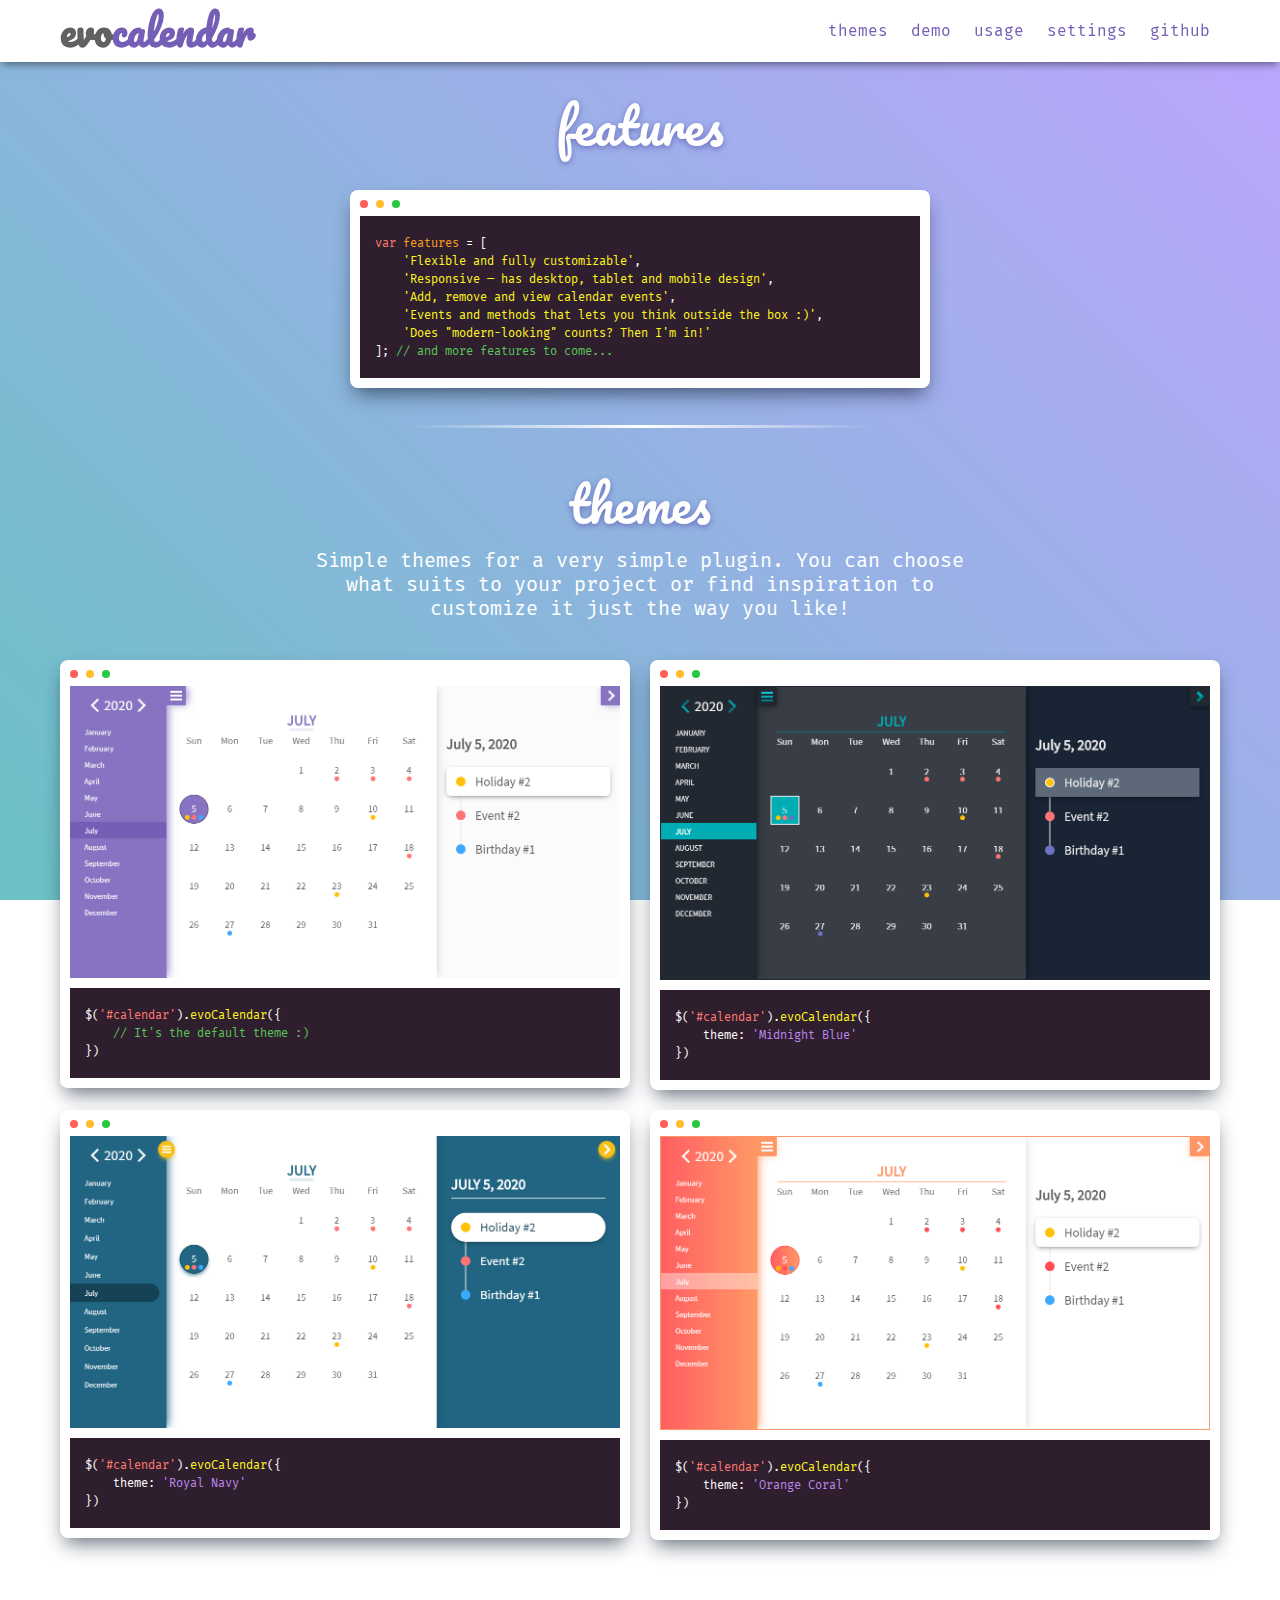
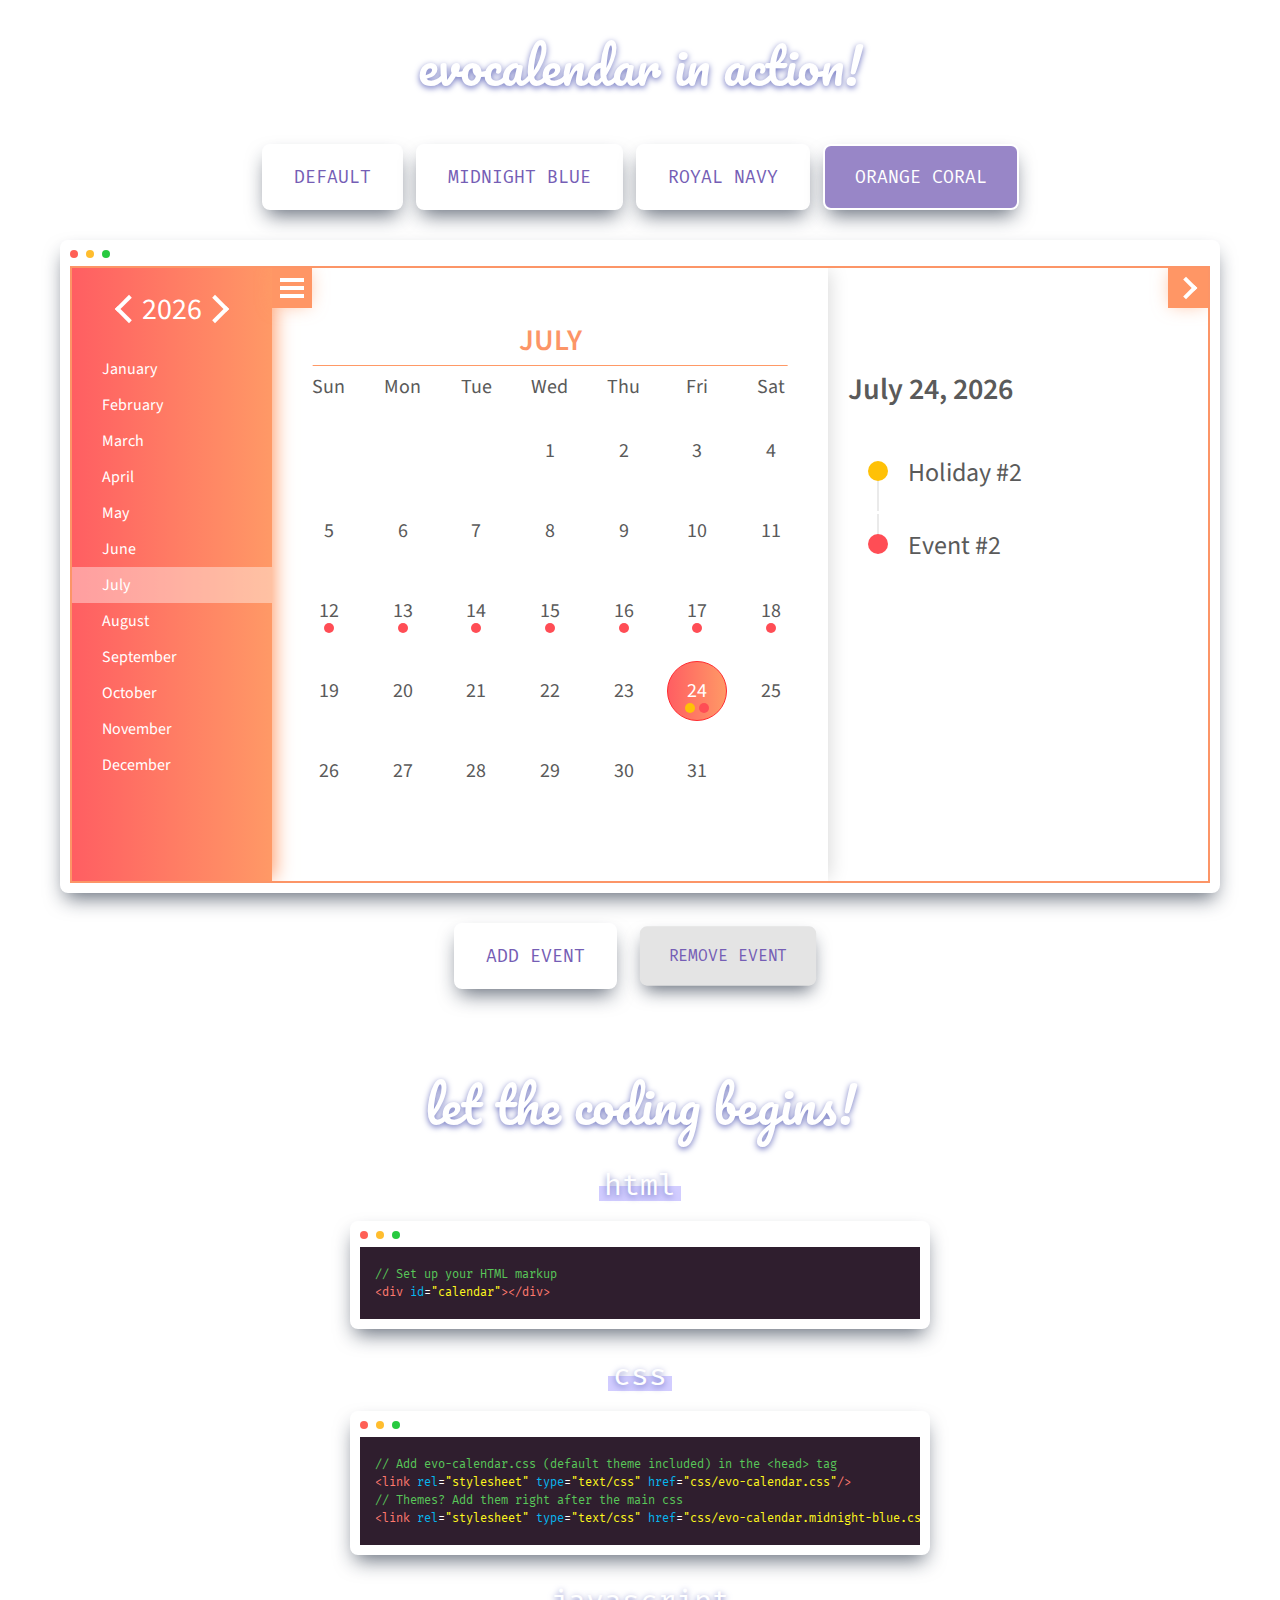
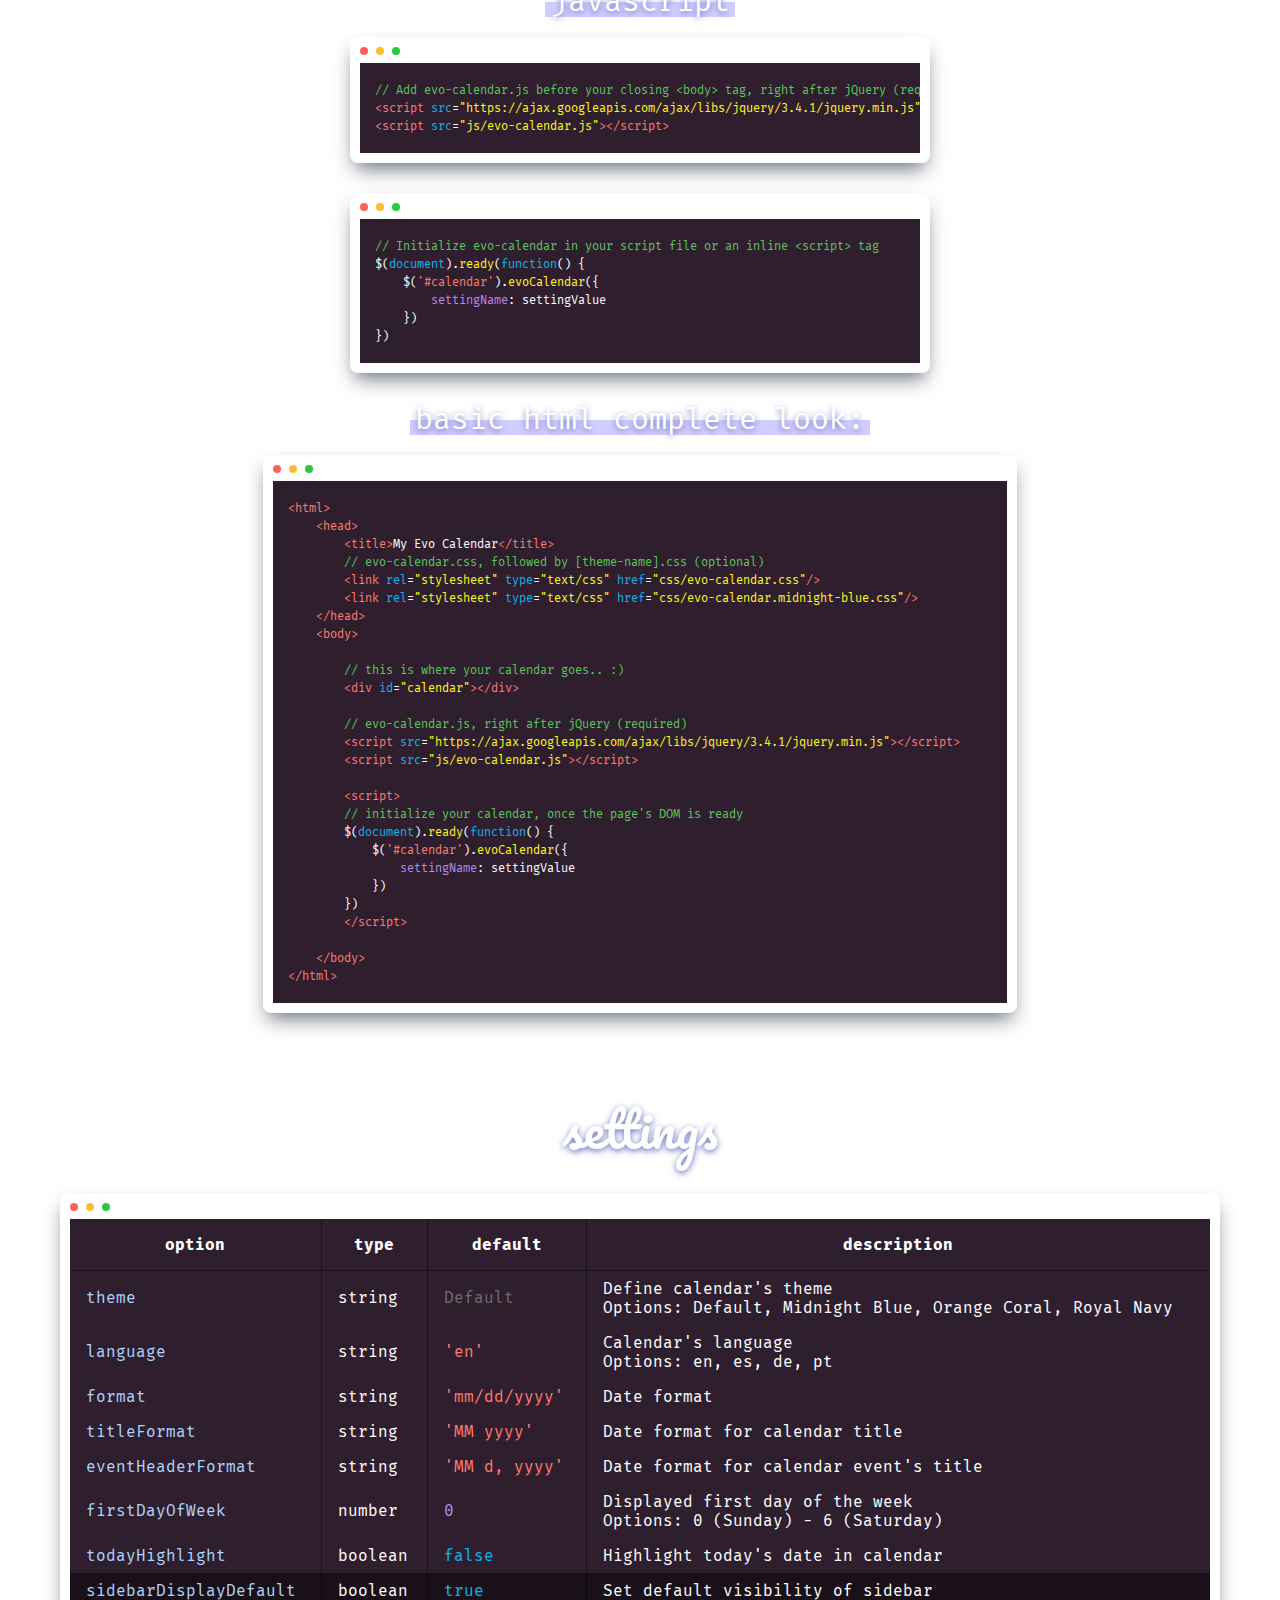
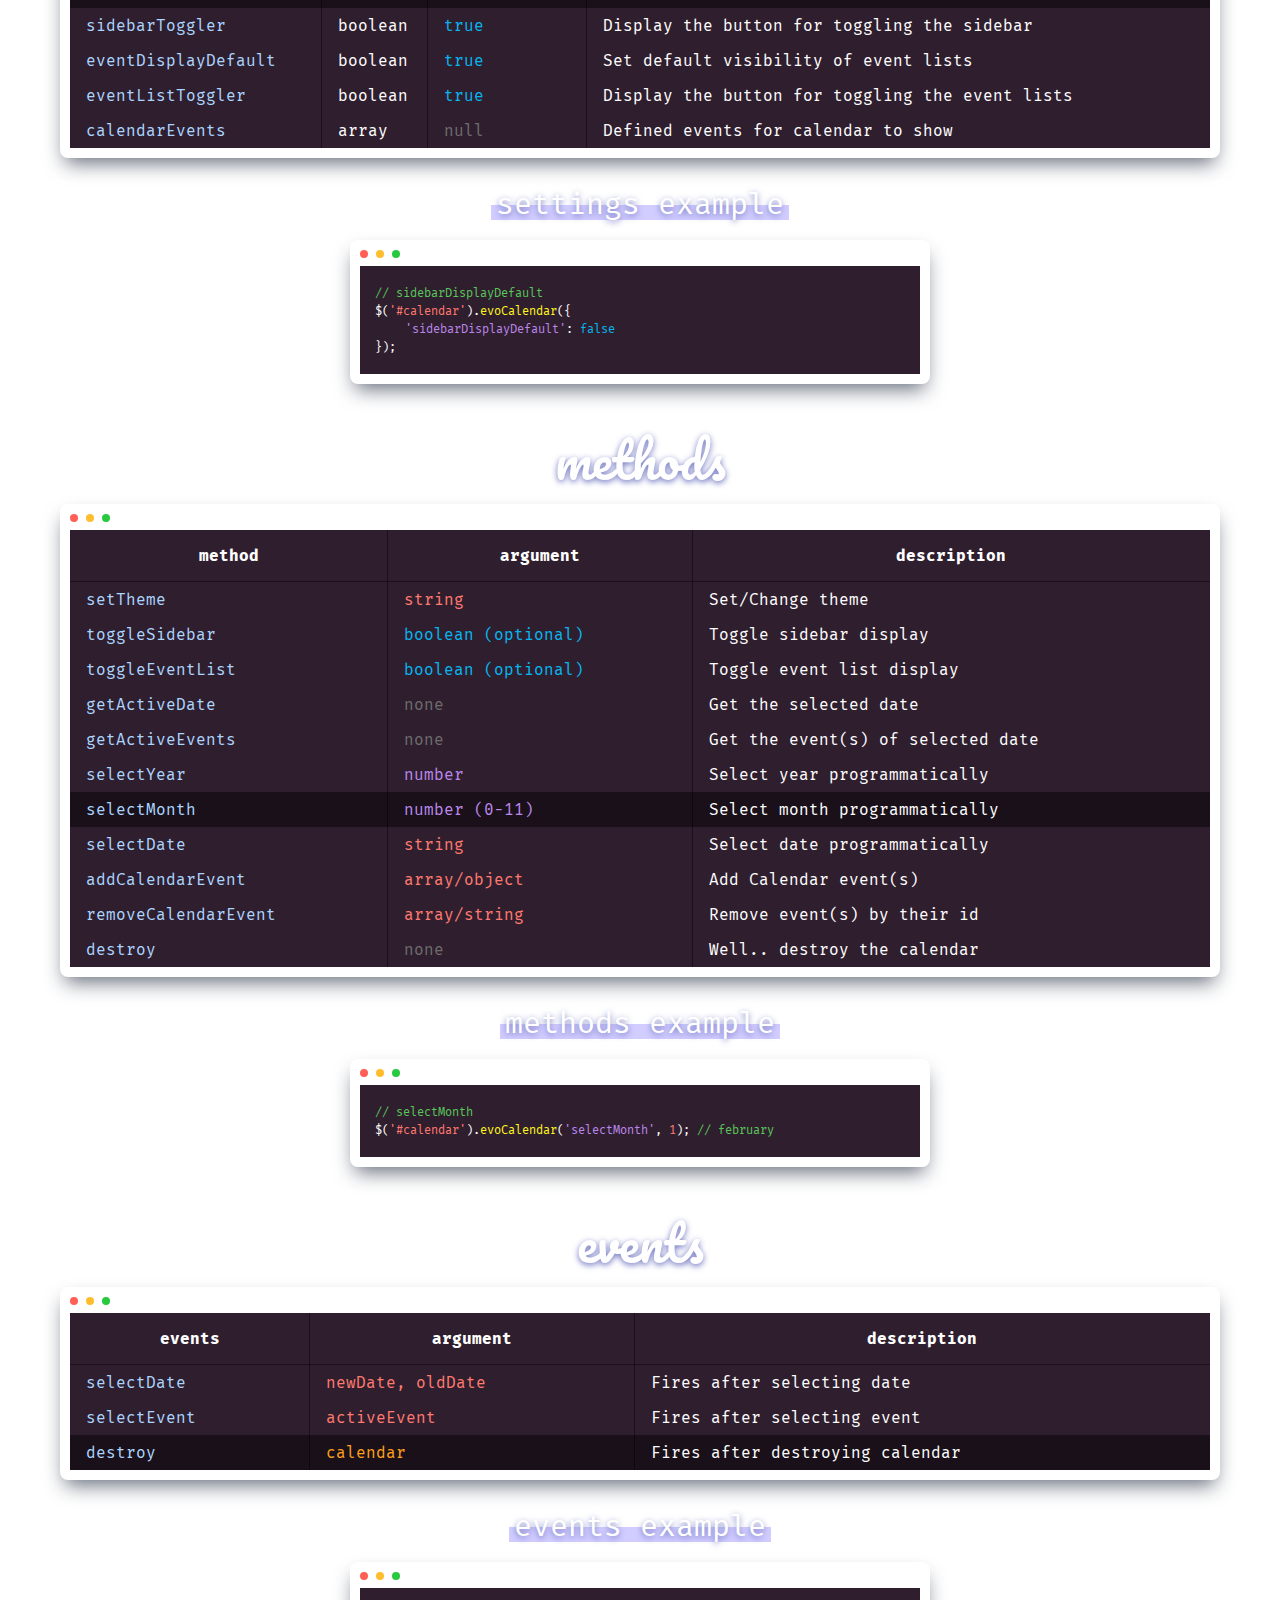
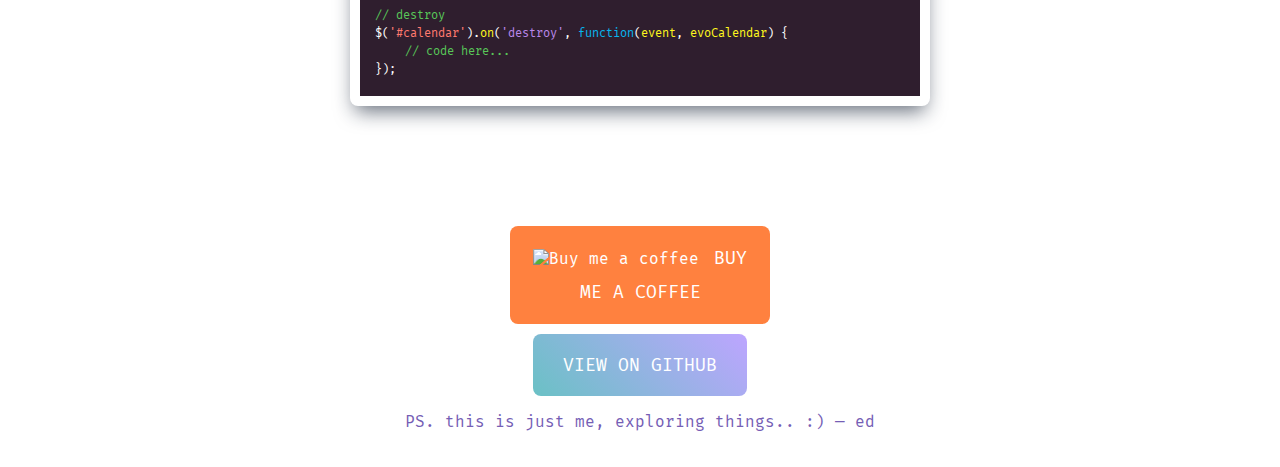
==== workspace/evo-calendar-master/index.html @ 008f5bc5 "Add files via upload" ====
<!DOCTYPE html>
<html lang="en">
<head>
    <title>Evo Calendar</title>

    <meta charset="utf-8">
    <meta name="description" content="Simple Modern-looking Event Calendar Plugin">
    <meta name="keywords" content="jQuery, Plugin, Event, Calendar, EvoCalendar">
    <meta name="author" content="Edlyn Villegas">
    <meta name="viewport" content="width=device-width, initial-scale=1.0, maximum-scale=1.0, user-scalable=no">

    <link rel="icon" href="favicon.png">

    <!-- CSS -->
    <link rel="stylesheet" type="text/css" href="./evo-calendar/css/evo-calendar.min.css">
    <link rel="stylesheet" type="text/css" href="./evo-calendar/css/evo-calendar.orange-coral.min.css">
    <link rel="stylesheet" type="text/css" href="./evo-calendar/css/evo-calendar.midnight-blue.min.css">
    <link rel="stylesheet" type="text/css" href="./evo-calendar/css/evo-calendar.royal-navy.min.css">

    <link rel="stylesheet" type="text/css" href="./demo/demo.css">
    <!-- Fonts -->
    <link href="https://fonts.googleapis.com/css?family=Source+Sans+Pro&display=swap" rel="stylesheet">
    <link href="https://fonts.googleapis.com/css2?family=Pacifico&display=swap" rel="stylesheet">
    <link href="https://fonts.googleapis.com/css2?family=Fira+Mono&display=swap" rel="stylesheet">
</head>
<body>
    <header>
        <div class="header-container clearfix">
            <h1 class="title" data-go="#top" title="Oh, hi! :)"><span>evo</span>calendar</h1>
            <ul>
                <li data-go="#themes">
                    <a>Themes</a>
                </li>
                <li data-go="#demos">
                    <a>Demo</a>
                </li>
                <li data-go="#usage">
                    <a>Usage</a>
                </li>
                <li data-go="#settings">
                    <a>Settings</a>
                </li>
                <li>
                    <a href="https://github.com/edlynvillegas/evo-calendar" target="_blank" title="get it on github">Github</a>
                </li>
            </ul>
        </div>
    </header>
    <main>
        <div class="main-container">
            <section id="features">
                <div class="section-content">
                    <p class="section-title --lng">features</p>
                    <div class="console-log --sm">
                        <div class="log-content">
<pre><code>
<span class="red">var</span> <span class="orange">features</span> = [
    <span class="yellow">'Flexible and fully customizable'</span>,
    <span class="yellow">'Responsive — has desktop, tablet and mobile design'</span>,
    <span class="yellow">'Add, remove and view calendar events'</span>,
    <span class="yellow">'Events and methods that lets you think outside the box :)'</span>,
    <span class="yellow">'Does "modern-looking" counts? Then I'm in!'</span>
]; <span class="green">// and more features to come...</span>

</code></pre>
                        </div>
                    </div>
                </div>
            </section>

            <section id="themes">
                <div class="section-content">
                    <p class="section-title --shrt">themes</p>
                    <p class="section-desc">Simple themes for a very simple plugin. You can choose what suits to your project or find inspiration to customize it just the way you like!</p>
                    <div class="theme-container clearfix">
                        <div class="theme-content">
                            <div class="console-log">
                                <div class="log-content">
                                    <img src="./img/default.png" alt="Evo Calendar - Theme: Default">
<pre><code>
$(<span class="red">'#calendar'</span>).<span class="yellow">evoCalendar</span>({
    <span class="green">// It's the default theme :)</span>
})

</code></pre>
                                    </div>
                                </div>
                            </div>

                            <div class="theme-content">
                                <div class="console-log">
                                    <div class="log-content">
                                        <img src="./img/midnight_blue.png" alt="Evo Calendar - Theme: Midnight Blue">
<pre><code>
$(<span class="red">'#calendar'</span>).<span class="yellow">evoCalendar</span>({
    theme: <span class="violet">'Midnight Blue'</span>
})

</code></pre>
                                    </div>
                                </div>
                            </div>

                            <div class="theme-content">
                                <div class="console-log">
                                    <div class="log-content">
                                        <img src="./img/royal_navy.png" alt="Evo Calendar - Theme: Royal Navy">
<pre><code>
$(<span class="red">'#calendar'</span>).<span class="yellow">evoCalendar</span>({
    theme: <span class="violet">'Royal Navy'</span>
})

</code></pre>
                                    </div>
                                </div>
                            </div>

                            <div class="theme-content">
                                <div class="console-log">
                                    <div class="log-content">
                                        <img src="./img/orange_coral.png" alt="Evo Calendar - Theme: Orange Coral">
<pre><code>
$(<span class="red">'#calendar'</span>).<span class="yellow">evoCalendar</span>({
    theme: <span class="violet">'Orange Coral'</span>
})

</code></pre>
                                    </div>
                                </div>
                            </div>
                    </div>
                </div>
            </section>
            <section id="demos">
                <div class="section-content">
                    <p class="section-title --shrt">evocalendar in action!</p>
                    <div class="action-buttons">
                        <p class="section-desc">Experience evocalendar in every theme</p>
                        <button class="btn-action active" data-set-theme="Default">DEFAULT</button>
                        <button class="btn-action" data-set-theme="Midnight Blue">MIDNIGHT BLUE</button>
                        <button class="btn-action" data-set-theme="Royal Navy">ROYAL NAVY</button>
                        <button class="btn-action" data-set-theme="Orange Coral">ORANGE CORAL</button>
                    </div>
                    <div class="console-log">
                        <div class="log-content">
                            <div class="--noshadow" id="demoEvoCalendar"></div>
                        </div>
                    </div>
                    <div class="action-buttons">
                        <button class="btn-action" id="addBtn">ADD EVENT</button>
                        <button class="btn-action" id="removeBtn" disabled>REMOVE EVENT</button>
                    </div>
                </div>
            </section>

            <section id="usage">
                <div class="section-content">
                    <p class="section-title --lng">let the coding begins!</p>
                    <div class="section-caption"><p>html</p></div>
                    <div class="console-log --sm">
                        <div class="log-content">
<pre><code>
<span class="green">// Set up your HTML markup</span>
<span class="red">&lt;div <span class="blue">id</span><span class="white">=</span><span class="yellow">"calendar"</span>&gt;&lt;/div&gt;</span>

</code></pre>
                        </div>
                    </div>
                    <div class="section-caption"><p>css</p></div>
                    <div class="console-log --sm">
                        <div class="log-content">
<pre><code>
<span class="green">// Add evo-calendar.css (default theme included) in the &lt;head&gt; tag</span>
<span class="red">&lt;link <span class="blue">rel</span><span class="white">=</span><span class="yellow">"stylesheet"</span> <span class="blue">type</span><span class="white">=</span><span class="yellow">"text/css"</span> <span class="blue">href</span><span class="white">=</span><span class="yellow">"css/evo-calendar.css"</span>/&gt;</span>
<span class="green">// Themes? Add them right after the main css</span>
<span class="red">&lt;link <span class="blue">rel</span><span class="white">=</span><span class="yellow">"stylesheet"</span> <span class="blue">type</span><span class="white">=</span><span class="yellow">"text/css"</span> <span class="blue">href</span><span class="white">=</span><span class="yellow">"css/evo-calendar.midnight-blue.css"</span>/&gt;</span>

</code></pre>
                        </div>
                    </div>
                    <div class="section-caption"><p>javascript</p></div>
                    <div class="console-log --sm">
                        <div class="log-content">
<pre><code>
<span class="green">// Add evo-calendar.js before your closing &lt;body&gt; tag, right after jQuery (required)</span>
<span class="red">&lt;script <span class="blue">src</span><span class="white">=</span><span class="yellow">"https://ajax.googleapis.com/ajax/libs/jquery/3.4.1/jquery.min.js"</span>&gt;&lt;/script&gt;</span>
<span class="red">&lt;script <span class="blue">src</span><span class="white">=</span><span class="yellow">"js/evo-calendar.js"</span>&gt;&lt;/script&gt;</span>

</code></pre>
                        </div>
                    </div>
                    <div class="console-log --sm">
                        <div class="log-content">
<pre><code>
<span class="green">// Initialize evo-calendar in your script file or an inline &lt;script&gt; tag</span>
$(<span class="blue">document</span>).<span class="yellow">ready</span>(<span class="blue">function</span>() {
    $(<span class="red">'#calendar'</span>).<span class="yellow">evoCalendar</span>({
        <span class="violet">settingName</span>: settingValue
    })
})

</code></pre>
                        </div>
                    </div>
                    <div class="section-caption"><p>basic html complete look:</p></div>
                    <div class="console-log --md">
                        <div class="log-content">
<pre><code>
<span class="red">&lt;html&gt;</span>
    <span class="red">&lt;head&gt;</span>
        <span class="red">&lt;title&gt;<span class="white">My Evo Calendar</span>&lt;/title&gt;</span>
        <span class="green">// evo-calendar.css, followed by [theme-name].css (optional)</span>
        <span class="red">&lt;link <span class="blue">rel</span><span class="white">=</span><span class="yellow">"stylesheet"</span> <span class="blue">type</span><span class="white">=</span><span class="yellow">"text/css"</span> <span class="blue">href</span><span class="white">=</span><span class="yellow">"css/evo-calendar.css"</span>/&gt;</span>
        <span class="red">&lt;link <span class="blue">rel</span><span class="white">=</span><span class="yellow">"stylesheet"</span> <span class="blue">type</span><span class="white">=</span><span class="yellow">"text/css"</span> <span class="blue">href</span><span class="white">=</span><span class="yellow">"css/evo-calendar.midnight-blue.css"</span>/&gt;</span>
    <span class="red">&lt;/head&gt;</span>
    <span class="red">&lt;body&gt;</span>

        <span class="green">// this is where your calendar goes.. :)</span>
        <span class="red">&lt;div <span class="blue">id</span><span class="white">=</span><span class="yellow">"calendar"</span>&gt;&lt;/div&gt;</span>

        <span class="green">// evo-calendar.js, right after jQuery (required)</span>
        <span class="red">&lt;script <span class="blue">src</span><span class="white">=</span><span class="yellow">"https://ajax.googleapis.com/ajax/libs/jquery/3.4.1/jquery.min.js"</span>&gt;&lt;/script&gt;</span>
        <span class="red">&lt;script <span class="blue">src</span><span class="white">=</span><span class="yellow">"js/evo-calendar.js"</span>&gt;&lt;/script&gt;</span>

        <span class="red">&lt;script&gt;</span>
        <span class="green">// initialize your calendar, once the page's DOM is ready</span>
        $(<span class="blue">document</span>).<span class="yellow">ready</span>(<span class="blue">function</span>() {
            $(<span class="red">'#calendar'</span>).<span class="yellow">evoCalendar</span>({
                <span class="violet">settingName</span>: settingValue
            })
        })
        <span class="red">&lt;/script&gt;</span>

    <span class="red">&lt;/body&gt;</span>
<span class="red">&lt;/html&gt;</span>

</code></pre>
                        </div>
                    </div>
                </div>
            </section>
            <!-- settings -->
            <section id="settings">
                <div class="section-content">
                    <p class="section-title --lng">settings</p>
                    <div class="console-log">
                        <div class="log-content">
                            <table>
                                <tr>
                                    <th>option</th>
                                    <th>type</th>
                                    <th>default</th>
                                    <th>description</th>
                                </tr>
                                <tr data-settings="theme">
                                    <td>theme</td>
                                    <td>string</td>
                                    <td class="gray">Default</td>
                                    <td>Define calendar's theme <br> Options: Default, Midnight Blue, Orange Coral, Royal Navy</td>
                                </tr>
                                <tr data-settings="language">
                                    <td>language</td>
                                    <td>string</td>
                                    <td class="red">'en'</td>
                                    <td>Calendar's language <br> Options: en, es, de, pt</td>
                                </tr>
                                <tr data-settings="format">
                                    <td>format</td>
                                    <td>string</td>
                                    <td class="red">'mm/dd/yyyy'</td>
                                    <td>Date format</td>
                                </tr>
                                <tr data-settings="titleFormat">
                                    <td>titleFormat</td>
                                    <td>string</td>
                                    <td class="red">'MM yyyy'</td>
                                    <td>Date format for calendar title</td>
                                </tr>
                                <tr data-settings="eventHeaderFormat">
                                    <td>eventHeaderFormat</td>
                                    <td>string</td>
                                    <td class="red">'MM d, yyyy'</td>
                                    <td>Date format for calendar event's title</td>
                                </tr>
                                <tr data-settings="firstDayOfWeek">
                                    <td>firstDayOfWeek</td>
                                    <td>number</td>
                                    <td class="violet">0</td>
                                    <td>Displayed first day of the week <br>Options: 0 (Sunday) - 6 (Saturday)</td>
                                </tr>
                                <tr data-settings="todayHighlight">
                                    <td>todayHighlight</td>
                                    <td>boolean</td>
                                    <td class="blue">false</td>
                                    <td>Highlight today's date in calendar</td>
                                </tr>
                                <tr data-settings="sidebarDisplayDefault">
                                    <td>sidebarDisplayDefault</td>
                                    <td>boolean</td>
                                    <td class="blue">true</td>
                                    <td>Set default visibility of sidebar</td>
                                </tr>
                                <tr data-settings="sidebarToggler">
                                    <td>sidebarToggler</td>
                                    <td>boolean</td>
                                    <td class="blue">true</td>
                                    <td>Display the button for toggling the sidebar</td>
                                </tr>
                                <tr data-settings="eventDisplayDefault">
                                    <td>eventDisplayDefault</td>
                                    <td>boolean</td>
                                    <td class="blue">true</td>
                                    <td>Set default visibility of event lists</td>
                                </tr>
                                <tr data-settings="eventListToggler">
                                    <td>eventListToggler</td>
                                    <td>boolean</td>
                                    <td class="blue">true</td>
                                    <td>Display the button for toggling the event lists</td>
                                </tr>
                                <tr data-settings="calendarEvents">
                                    <td>calendarEvents</td>
                                    <td>array</td>
                                    <td class="gray">null</td>
                                    <td>Defined events for calendar to show</td>
                                </tr>
                            </table>
                        </div>
                    </div>
                    <div class="section-caption"><p>settings example</p></div>
                    <div class="console-log --sm">
                        <div class="log-content">
<pre><code id="event-settings">
<span class="green">// calendarEvents</span>
$(<span class="red">'#calendar'</span>).<span class="yellow">evoCalendar</span>({
    todayHighlight: <span class="blue">true</span>,
    calendarEvents: [
        {
            <span class="red">id</span>: <span class="red">"4hducye"</span>, <span class="green">// Event's id (required, for removing event)</span>
            <span class="red">name</span>: <span class="red">"Today's Event"</span>, <span class="green">// Name of event</span>
            <span class="red">date</span>: <span class="blue">new</span> <span class="yellow">Date</span>(), <span class="green">// Date of event</span>
            <span class="red">type</span>: <span class="red">"holiday"</span>, <span class="green">// Type of event (event|holiday|birthday)</span>
            <span class="red">everyYear</span>: <span class="blue">true</span> <span class="green">// Event is every year (optional)</span>
        }
    ]
})

</code></pre>
                        </div>
                    </div>
                </div>
                <div class="section-content">
                    <p class="section-title --shrt">methods</p>
                    <div class="console-log">
                        <div class="log-content">
                            <table>
                                <tr>
                                    <th>method</th>
                                    <th>argument</th>
                                    <th>description</th>
                                </tr>
                                <tr data-method="setTheme">
                                    <td>setTheme</td>
                                    <td class="red">string</td>
                                    <td>Set/Change theme</td>
                                </tr>
                                <tr data-method="toggleSidebar">
                                    <td>toggleSidebar</td>
                                    <td class="blue">boolean (optional)</td>
                                    <td>Toggle sidebar display</td>
                                </tr>
                                <tr data-method="toggleEventList">
                                    <td>toggleEventList</td>
                                    <td class="blue">boolean (optional)</td>
                                    <td>Toggle event list display</td>
                                </tr>
                                <tr data-method="getActiveDate">
                                    <td>getActiveDate</td>
                                    <td class="gray">none</td>
                                    <td>Get the selected date</td>
                                </tr>
                                <tr data-method="getActiveEvents">
                                    <td>getActiveEvents</td>
                                    <td class="gray">none</td>
                                    <td>Get the event(s) of selected date</td>
                                </tr>
                                <tr data-method="selectYear">
                                    <td>selectYear</td>
                                    <td class="violet">number</td>
                                    <td>Select year programmatically</td>
                                </tr>
                                <tr data-method="selectMonth">
                                    <td>selectMonth</td>
                                    <td class="violet">number (0-11)</td>
                                    <td>Select month programmatically</td>
                                </tr>
                                <tr data-method="selectDate">
                                    <td>selectDate</td>
                                    <td class="red">string</td>
                                    <td>Select date programmatically</td>
                                </tr>
                                <tr data-method="addCalendarEvent">
                                    <td>addCalendarEvent</td>
                                    <td class="red">array/object</td>
                                    <td>Add Calendar event(s)</td>
                                </tr>
                                <tr data-method="removeCalendarEvent">
                                    <td>removeCalendarEvent</td>
                                    <td class="red">array/string</td>
                                    <td>Remove event(s) by their id</td>
                                </tr>
                                <tr data-method="destroy">
                                    <td>destroy</td>
                                    <td class="gray">none</td>
                                    <td>Well.. destroy the calendar</td>
                                </tr>
                            </table>
                        </div>
                    </div>
                    <div class="section-caption"><p>methods example</p></div>
                    <div class="console-log --sm">
                        <div class="log-content">
<pre><code id="method-code">
<span class="green">// loading...</span>

</code></pre>
                        </div>
                    </div>
                </div>
                <div class="section-content">
                    <p class="section-title --shrt">events</p>
                    <div class="console-log">
                        <div class="log-content">
                            <table>
                                <tr>
                                    <th>events</th>
                                    <th>argument</th>
                                    <th>description</th>
                                </tr>
                                <tr data-event="selectDate">
                                    <td>selectDate</td>
                                    <td class="red">newDate, oldDate</td>
                                    <td>Fires after selecting date</td>
                                </tr>
                                <tr data-event="selectEvent">
                                    <td>selectEvent</td>
                                    <td class="red">activeEvent</td>
                                    <td>Fires after selecting event</td>
                                </tr>
                                <tr data-event="destroy">
                                    <td>destroy</td>
                                    <td class="orange">calendar</td>
                                    <td>Fires after destroying calendar</td>
                                </tr>
                            </table>
                        </div>
                    </div>
                    <div class="section-caption"><p>events example</p></div>
                    <div class="console-log --sm">
                        <div class="log-content">
<pre><code id="event-code">
<span class="green">// loading...</span>

</code></pre>
                        </div>
                    </div>
                </div>
            </section>
        </div>
    </main>
    <footer>
        <div class="footer-container">
            <a class="bmc-button" target="_blank" href="https://www.buymeacoffee.com/edlynvillegas">
                <img src="https://cdn.buymeacoffee.com/buttons/bmc-new-btn-logo.svg" alt="Buy me a coffee">
                <span>Buy me a coffee</span>
            </a>
            <a href="https://github.com/edlynvillegas/evo-calendar" target="_blank" title="view on github">
                <button class="btn-action">VIEW ON GITHUB</button>
            </a>
            <p class="message">PS. this is just me, exploring things.. :) &mdash; ed</p>
        </div>
    </footer>

    <!-- jQuery -->
    <script src="https://cdn.jsdelivr.net/npm/jquery@3.4.1/dist/jquery.min.js"></script>
    <script src="./evo-calendar/js/evo-calendar.min.js"></script>
    <script src="./demo/demo.js"></script>
</body>
</html>
---- workspace/evo-calendar-master/evo-calendar/css/evo-calendar.min.css ----
/*!
 * Evo Calendar - Simple and Modern-looking Event Calendar Plugin
 *
 * Licensed under the MIT License
 *
 * Version: 1.0.0
 * Author: Edlyn Villegas
 * Docs: https://edlynvillegas.github.com/evo-calendar
 * Repo: https://github.com/edlynvillegas/evo-calendar
 * Issues: https://github.com/edlynvillegas/evo-calendar/issues
 *
*/
*,::after,::before{-webkit-box-sizing:border-box;box-sizing:border-box}html,body{padding:0;margin:0}body{font-family:'Source Sans Pro'}input:focus,textarea:focus,button:focus{outline:none}.evo-calendar{position:relative;background-color:#fbfbfb;color:#5a5a5a;width:100%;-webkit-box-shadow:0 10px 50px -20px #8773c1;box-shadow:0 10px 50px -20px #8773c1;margin:0 auto;overflow:hidden;z-index:1}.calendar-sidebar{position:absolute;margin-top:0;width:200px;height:100%;float:left;background-color:#8773c1;color:#fff;z-index:1;-webkit-box-shadow:5px 0 18px -3px #8773c1;box-shadow:5px 0 18px -3px #8773c1;-webkit-transition:all .3s ease;-o-transition:all .3s ease;transition:all .3s ease;-webkit-transform:translateX(0);-ms-transform:translateX(0);transform:translateX(0);z-index:2}.sidebar-hide .calendar-sidebar{-webkit-transform:translateX(-100%);-ms-transform:translateX(-100%);transform:translateX(-100%);-webkit-box-shadow:none;box-shadow:none}.calendar-sidebar>span#sidebarToggler{position:absolute;width:40px;height:40px;top:0;right:0;-webkit-transform:translate(100%,0);-ms-transform:translate(100%,0);transform:translate(100%,0);background-color:#8773c1;padding:10px 8px;cursor:pointer;-webkit-box-shadow:5px 0 18px -3px #8773c1;box-shadow:5px 0 18px -3px #8773c1}.calendar-sidebar>.calendar-year{padding:20px;text-align:center}.calendar-sidebar>.calendar-year>p{margin:0;font-size:30px;display:inline-block}.calendar-sidebar>.calendar-year>button.icon-button{display:inline-block;width:20px;height:20px;overflow:visible}.calendar-sidebar>.calendar-year>button.icon-button>span{border-right:4px solid #fff;border-bottom:4px solid #fff;width:100%;height:100%}.calendar-sidebar>.calendar-year>img[year-val="prev"]{float:left}.calendar-sidebar>.calendar-year>img[year-val="next"]{float:right}.calendar-sidebar>.month-list::-webkit-scrollbar{width:5px;height:5px}.calendar-sidebar>.month-list::-webkit-scrollbar-track{background:transparent}.calendar-sidebar>.month-list::-webkit-scrollbar-thumb{background:#fff;border-radius:5px}.calendar-sidebar>.month-list::-webkit-scrollbar-thumb:hover{background:#d6c8ff}.calendar-sidebar>.month-list>.calendar-months{list-style-type:none;margin:0;padding:0}.calendar-sidebar>.month-list>.calendar-months>li{padding:7px 30px;cursor:pointer;font-size:16px}.calendar-sidebar>.month-list>.calendar-months>li:hover{background-color:#a692e0}.calendar-sidebar>.month-list>.calendar-months>li.active-month{background-color:#755eb5}.calendar-inner{position:relative;padding:40px 30px;float:left;width:100%;max-width:calc(100% - 600px);margin-left:200px;background-color:#fff;-webkit-box-shadow:5px 0 18px -3px rgba(0,0,0,.15);box-shadow:5px 0 18px -3px rgba(0,0,0,.15);-webkit-transition:all .3s ease;-o-transition:all .3s ease;transition:all .3s ease;z-index:1}.calendar-inner::after{content:none;position:absolute;top:0;left:0;width:100%;height:100%;background-color:rgba(83,74,109,.5)}.sidebar-hide .calendar-inner{max-width:calc(100% - 400px);margin-left:0}.event-hide .calendar-inner{max-width:calc(100% - 200px)}.event-hide.sidebar-hide .calendar-inner{max-width:100%}.calendar-inner .calendar-table{border-collapse:collapse;font-size:20px;width:100%;-webkit-user-select:none;-moz-user-select:none;-ms-user-select:none;user-select:none}th[colspan="7"]{position:relative;text-align:center;text-transform:uppercase;font-weight:600;font-size:30px;color:#8773c1}th[colspan="7"]::after{content:'';position:absolute;bottom:-3px;left:50%;width:50px;height:5px;-webkit-transform:translateX(-50%);-ms-transform:translateX(-50%);transform:translateX(-50%);background-color:rgba(135,115,193,.15)}tr.calendar-header .calendar-header-day{padding:10px;text-align:center;color:#5a5a5a}tr.calendar-body .calendar-day{padding:10px 0}tr.calendar-body .calendar-day .day{position:relative;padding:15px;height:60px;width:60px;margin:0 auto;border-radius:50%;text-align:center;color:#5a5a5a;border:1px solid transparent;-webkit-transition:all .3s ease,-webkit-transform .5s ease;transition:all .3s ease,-webkit-transform .5s ease;-o-transition:all .3s ease,transform .5s ease;transition:all .3s ease,transform .5s ease;transition:all .3s ease,transform .5s ease,-webkit-transform .5s ease;cursor:pointer}tr.calendar-body .calendar-day .day:hover{background-color:#dadada}tr.calendar-body .calendar-day .day:active{-webkit-transform:scale(.9);-ms-transform:scale(.9);transform:scale(.9)}tr.calendar-body .calendar-day .day.calendar-active,tr.calendar-body .calendar-day .day.calendar-active:hover{color:#5a5a5a;border-color:rgba(0,0,0,.5)}tr.calendar-body .calendar-day .day.calendar-today{color:#fff;background-color:#8773c1}tr.calendar-body .calendar-day .day.calendar-today:hover{color:#fff;background-color:#755eb5}tr.calendar-body .calendar-day .day[disabled]{pointer-events:none;cursor:not-allowed;background-color:transparent;color:#b9b9b9}.calendar-events{position:absolute;top:0;right:0;width:400px;height:100%;padding:70px 30px 60px 30px;background-color:#fbfbfb;-webkit-transition:all .3s ease;-o-transition:all .3s ease;transition:all .3s ease;overflow-y:auto;z-index:0}.calendar-events::-webkit-scrollbar{width:5px;height:5px}.calendar-events::-webkit-scrollbar-track{background:transparent}.calendar-events::-webkit-scrollbar-thumb{background:#8e899c;border-radius:5px}.calendar-events::-webkit-scrollbar-thumb:hover{background:#6c6875}.calendar-events>.event-header>p{font-size:30px;font-weight:600;color:#5a5a5a}#eventListToggler{position:absolute;width:40px;height:40px;top:0;right:0;background-color:#8773c1;padding:10px;cursor:pointer;-webkit-box-shadow:5px 0 18px -3px #8773c1;box-shadow:5px 0 18px -3px #8773c1;z-index:1}.event-list::after{content:"";clear:both;display:table}.event-list>.event-empty{padding:15px 10px;background-color:rgba(135,115,193,.15);border:1px solid #8773c1}.event-list>.event-empty>p{margin:0;color:#755eb5}.event-container{display:block;width:100%;border-radius:10px;margin-bottom:10px;-webkit-transition:all .3s ease;-o-transition:all .3s ease;transition:all .3s ease;cursor:pointer;float:left}.event-container:hover{background-color:#fff;-webkit-box-shadow:0 3px 12px -4px rgba(0,0,0,.65);box-shadow:0 3px 12px -4px rgba(0,0,0,.65)}.event-container>.event-icon{position:relative;padding:20px;width:60px;height:60px;float:left}.event-container>.event-icon::before{content:'';position:absolute;top:0;left:29px;width:2px;height:calc(100% + 10px);background-color:#eaeaea;z-index:-1}.event-container:last-child>.event-icon::before{height:calc(50% + 10px)}.event-container:first-child>.event-icon::before{top:50%;height:calc(50% + 10px)}.event-container:only-child>.event-icon::before{opacity:0}.event-container>.event-icon>img{width:30px}.event-container>.event-info{display:inline-block;padding:13px 0}.event-container>.event-info>p{margin:0;font-size:26px;color:#5a5a5a}.event-indicator{position:absolute;width:-moz-max-content;width:-webkit-fit-content;width:-moz-fit-content;width:fit-content;top:100%;left:50%;-webkit-transform:translate(-50%,calc(-100% + -5px));-ms-transform:translate(-50%,calc(-100% + -5px));transform:translate(-50%,calc(-100% + -5px))}.event-indicator>.type-bullet{float:left;padding:2px}.event-indicator>.type-bullet>div[class*="type-"]{width:10px;height:10px;border-radius:50%}.event-container>.event-icon>div.event-bullet-event,.event-container>.event-icon>div.event-bullet-holiday,.event-container>.event-icon>div.event-bullet-birthday{width:100%;height:100%;border-radius:50%}.event-container>.event-icon>div.event-bullet-event,.event-indicator>.type-bullet>div.type-event{background-color:#ff7575}.event-container>.event-icon>div.event-bullet-holiday,.event-indicator>.type-bullet>div.type-holiday{background-color:#ffc107}.event-container>.event-icon>div.event-bullet-birthday,.event-indicator>.type-bullet>div.type-birthday{background-color:#3ca8ff}button.icon-button{border:none;background-color:transparent;width:100%;height:100%;padding:0;cursor:pointer}button.icon-button>span.bars{position:relative;width:100%;height:4px;display:block;background-color:#fff}button.icon-button>span.bars::before,button.icon-button>span.bars::after{content:'';position:absolute;width:100%;height:4px;display:block;background-color:#fff}button.icon-button>span.bars::before{top:-8px}button.icon-button>span.bars::after{bottom:-8px}button.icon-button>span.chevron-arrow-left{display:inline-block;border-right:6px solid #fff;border-bottom:6px solid #fff;width:18px;height:18px;-webkit-transform:rotate(-225deg);-ms-transform:rotate(-225deg);transform:rotate(-225deg)}button.icon-button>span.chevron-arrow-right{display:block;border-right:4px solid #fff;border-bottom:4px solid #fff;width:16px;height:16px;-webkit-transform:rotate(-45deg);-ms-transform:rotate(-45deg);transform:rotate(-45deg)}@media only screen and (max-width:1280px){.calendar-inner{padding:50px 20px 70px 20px;max-width:calc(100% - 580px)}.sidebar-hide .calendar-inner{max-width:calc(100% - 380px)}tr.calendar-header .calendar-header-day,tr.calendar-body .calendar-day{padding:10px 5px}.calendar-events{width:380px;padding:70px 20px 60px 20px}}@media screen and (max-width:1024px){.calendar-sidebar{width:175px}.calendar-inner{padding:50px 10px 70px 10px;max-width:calc(100% - 475px);margin-left:175px}.sidebar-hide .calendar-inner{max-width:calc(100% - 300px)}.event-hide .calendar-inner{max-width:calc(100% - 175px)}.calendar-events{width:300px;padding:70px 10px 60px 10px}tr.calendar-body .calendar-day .day{padding:10px;height:45px;width:45px;font-size:16px}.event-indicator>.type-bullet>div[class*="type-"]{width:8px;height:8px;border-radius:50%}.calendar-sidebar>span#sidebarToggler,#eventListToggler{width:50px;height:50px}#eventListToggler,.event-hide #eventListToggler{right:0;-webkit-transform:translateX(0);-ms-transform:translateX(0);transform:translateX(0)}button.icon-button>span.bars{height:5px}button.icon-button>span.bars::before,button.icon-button>span.bars::after{height:5px}button.icon-button>span.bars::before{top:-10px}button.icon-button>span.bars::after{bottom:-10px}button.icon-button>span.chevron-arrow-right{border-right-width:5px;border-bottom-width:5px;width:20px;height:20px}.event-container>.event-icon{padding:15px;width:50px;height:50px}.event-container>.event-icon::before{left:24px}.event-container>.event-info>p{font-size:18px}}@media screen and (max-width:991px){.calendar-sidebar{width:150px}.calendar-inner{padding:50px 10px 70px 10px;max-width:calc(100% - 425px);margin-left:150px}.sidebar-hide .calendar-inner{max-width:calc(100% - 275px)}.event-hide .calendar-inner{max-width:calc(100% - 150px)}.calendar-events{width:275px;padding:70px 10px 60px 10px}}@media screen and (max-width:768px){.calendar-sidebar{width:180px}.calendar-inner{padding:50px 10px 70px 10px;max-width:100%;margin-left:0}.sidebar-hide .calendar-inner,.event-hide .calendar-inner{max-width:100%}.calendar-inner::after{content:'';opacity:1}.sidebar-hide.event-hide .calendar-inner::after{content:none;opacity:0}.event-indicator{-webkit-transform:translate(-50%,calc(-100% + -3px));-ms-transform:translate(-50%,calc(-100% + -3px));transform:translate(-50%,calc(-100% + -3px))}.event-indicator>.type-bullet{padding:0 1px 3px 1px}.calendar-events{width:48%;padding:70px 20px 60px 20px;-webkit-box-shadow:-5px 0 18px -3px rgba(135,115,193,.5);box-shadow:-5px 0 18px -3px rgba(135,115,193,.5);z-index:1}.event-hide .calendar-events{-webkit-transform:translateX(100%);-ms-transform:translateX(100%);transform:translateX(100%);-webkit-box-shadow:none;box-shadow:none}#eventListToggler{right:48%;-webkit-transform:translateX(100%);-ms-transform:translateX(100%);transform:translateX(100%)}.event-hide #eventListToggler{-webkit-transform:translateX(0);-ms-transform:translateX(0);transform:translateX(0)}.calendar-events>.event-list{margin-top:20px}.calendar-sidebar>.calendar-year>button.icon-button{width:16px;height:16px}.calendar-sidebar>.calendar-year>button.icon-button>span{border-right-width:2px;border-bottom-width:2px}.calendar-sidebar>.calendar-year>p{font-size:22px}.calendar-sidebar>.month-list>.calendar-months>li{padding:6px 26px}.calendar-events>.event-header>p{margin:0}}@media screen and (max-width:425px){.calendar-sidebar{width:100%}.sidebar-hide .calendar-sidebar{height:43px}.sidebar-hide .calendar-sidebar{-webkit-transform:translateX(0);-ms-transform:translateX(0);transform:translateX(0);-webkit-box-shadow:none;box-shadow:none}.calendar-sidebar>.calendar-year{position:relative;padding:10px 20px;text-align:center;background-color:#8773c1;-webkit-box-shadow:0 3px 8px -3px rgba(53,43,80,.65);box-shadow:0 3px 8px -3px rgba(53,43,80,.65)}.calendar-sidebar>.calendar-year>button.icon-button{width:14px;height:14px}.calendar-sidebar>.calendar-year>button.icon-button>span{border-right-width:3px;border-bottom-width:3px}.calendar-sidebar>.calendar-year>p{font-size:18px;margin:0 10px}.calendar-sidebar>.month-list{position:relative;width:100%;height:calc(100% - 43px);overflow-y:auto;background-color:#8773c1;-webkit-transform:translateY(0);-ms-transform:translateY(0);transform:translateY(0);z-index:-1}.sidebar-hide .calendar-sidebar>.month-list{-webkit-transform:translateY(-100%);-ms-transform:translateY(-100%);transform:translateY(-100%)}.calendar-sidebar>.month-list>.calendar-months{position:absolute;top:0;left:0;width:100%;list-style-type:none;margin:0;padding:0;padding:10px}.calendar-sidebar>.month-list>.calendar-months::after{content:"";clear:both;display:table}.calendar-sidebar>.month-list>.calendar-months>li{padding:10px 20px;font-size:20px}.calendar-sidebar>span#sidebarToggler{-webkit-transform:translate(0,0);-ms-transform:translate(0,0);transform:translate(0,0);top:0;bottom:unset;-webkit-box-shadow:none;box-shadow:none}th[colspan="7"]::after{bottom:0}.calendar-inner{margin-left:0;padding:53px 0 40px 0;float:unset}.calendar-inner::after{content:none;opacity:0}.sidebar-hide .calendar-inner,.event-hide .calendar-inner,.calendar-inner{max-width:100%}.calendar-sidebar>span#sidebarToggler,#eventListToggler{width:40px;height:40px}button.icon-button>span.chevron-arrow-right{border-right-width:4px;border-bottom-width:4px;width:18px;height:18px;-webkit-transform:translateX(-3px) rotate(-45deg);-ms-transform:translateX(-3px) rotate(-45deg);transform:translateX(-3px) rotate(-45deg)}button.icon-button>span.bars,button.icon-button>span.bars::before,button.icon-button>span.bars::after{height:4px}button.icon-button>span.bars::before{top:-8px}button.icon-button>span.bars::after{bottom:-8px}tr.calendar-header .calendar-header-day{padding:0}tr.calendar-body .calendar-day{padding:8px 0}tr.calendar-body .calendar-day .day{padding:10px;width:40px;height:40px;font-size:16px}.event-indicator{-webkit-transform:translate(-50%,calc(-100% + -3px));-ms-transform:translate(-50%,calc(-100% + -3px));transform:translate(-50%,calc(-100% + -3px))}.event-indicator>.type-bullet{padding:1px}.event-indicator>.type-bullet>div[class*="type-"]{width:6px;height:6px}.event-indicator{-webkit-transform:translate(-50%,0);-ms-transform:translate(-50%,0);transform:translate(-50%,0)}tr.calendar-body .calendar-day .day.calendar-today .event-indicator,tr.calendar-body .calendar-day .day.calendar-active .event-indicator{-webkit-transform:translate(-50%,3px);-ms-transform:translate(-50%,3px);transform:translate(-50%,3px)}.calendar-events{position:relative;padding:20px 15px;width:100%;height:185px;-webkit-box-shadow:0 5px 18px -3px rgba(0,0,0,.15);box-shadow:0 5px 18px -3px rgba(0,0,0,.15);overflow-y:auto;z-index:0}.event-hide .calendar-events{-webkit-transform:translateX(0);-ms-transform:translateX(0);transform:translateX(0);padding:0 15px;height:0}.calendar-events>.event-header>p{font-size:20px}.event-list>.event-empty{padding:10px}.event-container>.event-icon{width:45px;height:45px}.event-container>.event-icon::before{left:21px}.event-container:last-child>.event-icon::before{height:50%}.event-container>.event-info{padding:11px 0}.event-hide #eventListToggler,#eventListToggler{top:calc(100% - 185px);right:0;-webkit-transform:translate(0,-100%);-ms-transform:translate(0,-100%);transform:translate(0,-100%)}.event-hide #eventListToggler{top:100%}#eventListToggler button.icon-button>span.chevron-arrow-right{position:relative;display:inline-block;-webkit-transform:translate(0,-3px) rotate(45deg);-ms-transform:translate(0,-3px) rotate(45deg);transform:translate(0,-3px) rotate(45deg)}}@media only screen and (max-width:375px){th[colspan="7"]{font-size:20px;padding-bottom:5px}tr.calendar-header .calendar-header-day{font-size:16px}tr.calendar-body .calendar-day .day{padding:5px;width:30px;height:30px;font-size:14px}}
---- workspace/evo-calendar-master/evo-calendar/css/evo-calendar.orange-coral.min.css ----
/*!
 * Evo Calendar - Simple and Modern-looking Event Calendar Plugin
 *
 * Licensed under the MIT License
 * 
 * Version: 1.0.0
 * Author: Edlyn Villegas
 * Docs: https://edlynvillegas.github.com/evo-calendar
 * Repo: https://github.com/edlynvillegas/evo-calendar
 * Issues: https://github.com/edlynvillegas/evo-calendar/issues
 * 
*/
.orange-coral{-webkit-box-shadow:0 10px 50px -20px rgb(255,153,102,.65);box-shadow:0 10px 50px -20px rgb(255,153,102,.65);border:2px solid #fc9567}.orange-coral .calendar-sidebar{background:#fc9567;background:-o-linear-gradient(left,#ff5e62,#ff9966);background:-webkit-gradient(linear,left top,right top,from(#ff5e62),to(#ff9966));background:linear-gradient(to right,#ff5e62,#ff9966);-webkit-box-shadow:5px 0 18px -3px rgb(255,152,101);box-shadow:5px 0 18px -3px rgb(255,152,101)}.orange-coral.sidebar-hide .calendar-sidebar{-webkit-box-shadow:none;box-shadow:none}.orange-coral .calendar-sidebar>.month-list::-webkit-scrollbar-thumb:hover{background:#ffd3bd}.orange-coral .calendar-sidebar>.month-list>.calendar-months>li:hover{background-color:rgba(255,255,255,.2)}.orange-coral .calendar-sidebar>.month-list>.calendar-months>li.active-month{background-color:rgba(255,255,255,.4)}.orange-coral .calendar-sidebar>span#sidebarToggler,.orange-coral #eventListToggler{background-color:#ff9665;-webkit-box-shadow:0 0 18px -3px rgb(255,153,102,.65);box-shadow:0 0 18px -3px rgb(255,153,102,.65)}.orange-coral th[colspan="7"]{position:relative;font-size:30px;color:#fc9567}.orange-coral th[colspan="7"]::after{content:'';display:block;width:92%;height:1px;margin:0 auto;background:#f96}.orange-coral tr.calendar-body .calendar-day .day:hover{background-color:rgba(255,153,102,.32);color:#ff6363}.orange-coral tr.calendar-body .calendar-day .day.calendar-today{background:#f96;background:-o-linear-gradient(left,#ff5e62,#ff9966);background:-webkit-gradient(linear,left top,right top,from(#ff5e62),to(#ff9966));background:linear-gradient(to right,#ff5e62,#ff9966)}.orange-coral tr.calendar-body .calendar-day .day.calendar-active,.orange-coral tr.calendar-body .calendar-day .day.calendar-active:hover{border-color:#ff2b30}.orange-coral tr.calendar-body .calendar-day .day.calendar-today:hover{color:#fff}.orange-coral .calendar-events{background-color:#fff}.orange-coral .calendar-events::-webkit-scrollbar-thumb{background:#fc9567;border-radius:5px}.orange-coral .calendar-events::-webkit-scrollbar-thumb:hover{background:#dc855e}.orange-coral .event-container>.event-icon>div.event-bullet-event,.orange-coral .event-indicator>.type-bullet>div.type-event{background-color:#ff4d55}.orange-coral .event-list>.event-empty{background-color:rgba(255,150,101,.15);border:1px solid #ff9665}.orange-coral .event-list>.event-empty>p{color:#ff6663}@media only screen and (max-width:768px){.orange-coral .calendar-inner::after{background-color:rgba(160,131,119,.5)}.orange-coral .calendar-events{-webkit-box-shadow:-5px 0 18px -3px rgba(255,152,101,.5);box-shadow:-5px 0 18px -3px rgba(255,152,101,.5)}.orange-coral.event-hide .calendar-events{-webkit-box-shadow:none;box-shadow:none}}@media screen and (max-width:425px){.orange-coral .calendar-sidebar>.calendar-year{background:#fc9567;background:-o-linear-gradient(left,#ff7b64,#f96);background:-webkit-gradient(linear,left top,right top,from(#ff7b64),to(#f96));background:linear-gradient(to right,#ff7b64,#f96);-webkit-box-shadow:0 5px 18px -3px rgba(152,91,61,.65);box-shadow:0 3px 8px -3px rgba(152,91,61,.65)}.orange-coral .calendar-sidebar>.month-list{background:-o-linear-gradient(left,#ff5e62,#f96);background:-webkit-gradient(linear,left top,right top,from(#ff5e62),to(#f96));background:linear-gradient(to right,#ff5e62,#f96)}}
---- workspace/evo-calendar-master/evo-calendar/css/evo-calendar.midnight-blue.min.css ----
/*!
 * Evo Calendar - Simple and Modern-looking Event Calendar Plugin
 *
 * Licensed under the MIT License
 * 
 * Version: 1.0.0
 * Author: Edlyn Villegas
 * Docs: https://edlynvillegas.github.com/evo-calendar
 * Repo: https://github.com/edlynvillegas/evo-calendar
 * Issues: https://github.com/edlynvillegas/evo-calendar/issues
 * 
*/
.midnight-blue{-webkit-box-shadow:0 10px 50px -20px rgba(19,31,51,.65);box-shadow:0 10px 50px -20px rgba(19,31,51,.65);border:2px solid #222831;color:#EEE}.midnight-blue .calendar-sidebar{background:#222831;border-right:2px solid #222831;-webkit-box-shadow:0 0 18px -3px rgba(0,0,0,.65);box-shadow:0 0 18px -3px rgba(0,0,0,.65)}.midnight-blue.sidebar-hide .calendar-sidebar{-webkit-box-shadow:none;box-shadow:none}.midnight-blue .calendar-sidebar>.month-list::-webkit-scrollbar-thumb:hover{background:#cee1ff}.midnight-blue .calendar-sidebar>.month-list>.calendar-months>li{text-transform:uppercase}.midnight-blue .calendar-sidebar>.month-list>.calendar-months>li:hover{background-color:rgba(255,255,255,.2)}.midnight-blue .calendar-sidebar>.month-list>.calendar-months>li.active-month{background-color:#00adb5;font-weight:600}.midnight-blue .calendar-sidebar>span#sidebarToggler,.midnight-blue #eventListToggler{background-color:#222831;-webkit-box-shadow:0 0 18px -3px rgba(0,0,0,.65);box-shadow:0 0 18px -3px rgba(0,0,0,.65)}.midnight-blue .calendar-sidebar>span#sidebarToggler{right:-2px}.midnight-blue button.icon-button>span.bars{background-color:#00adb5}.midnight-blue button.icon-button>span.bars::before{background-color:#12cbd4}.midnight-blue button.icon-button>span.bars::after{background-color:#027e84}.midnight-blue .calendar-sidebar>.calendar-year>button.icon-button>span,.midnight-blue button.icon-button>span.chevron-arrow-right{display:block;border-right:6px solid #00adb5;border-bottom:6px solid #027e84}.midnight-blue .calendar-sidebar>.calendar-year>button.icon-button>span{border-width:4px}.midnight-blue .calendar-inner{background-color:#393e46;-webkit-box-shadow:5px 0 18px -3px rgba(0,0,0,.35);box-shadow:5px 0 18px -3px rgba(0,0,0,.35)}.midnight-blue .calendar-inner td{color:#fff}.midnight-blue th[colspan="7"]{position:relative;font-size:30px;color:#00adb5}.midnight-blue th[colspan="7"]::after{content:'';display:block;width:92%;height:1px;margin:0 auto;background:#027e84}.midnight-blue tr.calendar-body .calendar-day .day:hover{background-color:rgba(255,255,255,.12);color:#00f4ff}.midnight-blue tr.calendar-body .calendar-day .day.calendar-today{background:#00adb5}.midnight-blue tr.calendar-body .calendar-day .day{border-width:2px;border-radius:0;color:#fff}.midnight-blue tr.calendar-body .calendar-day .day.calendar-active,.midnight-blue tr.calendar-body .calendar-day .day.calendar-active:hover{border-color:#EEE;color:#EEE}.midnight-blue tr.calendar-body .calendar-day .day.calendar-today:hover{color:#EEE}.midnight-blue .calendar-events{background-color:#192435;padding:70px 20px 60px 20px}.midnight-blue .calendar-events::-webkit-scrollbar-thumb{background:#fff;border-radius:5px}.midnight-blue .calendar-events::-webkit-scrollbar-thumb:hover{background:#cee1ff}.midnight-blue .calendar-events p{color:#EEE}.midnight-blue .calendar-inner::after{background-color:rgba(25,36,53,.65)}.midnight-blue .event-container{border-radius:0}.midnight-blue .event-container:hover{background-color:#5d6979}.midnight-blue .event-container>.event-icon>[class*=event-bullet-]{border:2px solid transparent}.midnight-blue .event-container:hover>.event-icon>[class*=event-bullet-]{border-color:#fff}.midnight-blue .event-container>.event-icon>div.event-bullet-birthday,.midnight-blue .event-indicator>.type-bullet>div.type-birthday{background-color:#6c72bf}.midnight-blue .event-list>.event-empty{background-color:rgba(0,173,181,.15);border:1px solid #00adb5}.midnight-blue .event-list>.event-empty>p{color:#fff}@media only screen and (max-width:768px){.midnight-blue .event-indicator{-webkit-transform:translate(-50%,-100%);-ms-transform:translate(-50%,-100%);transform:translate(-50%,-100%)}.midnight-blue .calendar-events{-webkit-box-shadow:-5px 0 18px -3px rgba(0,0,0,.65);box-shadow:-5px 0 18px -3px rgba(0,0,0,.65)}.midnight-blue.event-hide .calendar-events{-webkit-box-shadow:none;box-shadow:none}}@media screen and (max-width:425px){.midnight-blue .calendar-sidebar{border-right:none}.midnight-blue .calendar-sidebar>.calendar-year{background-color:#222831;-webkit-box-shadow:0 3px 8px -3px rgba(0,0,0,.65);box-shadow:0 3px 8px -3px rgba(0,0,0,.65)}.midnight-blue .calendar-sidebar>.month-list{background-color:#192435}.midnight-blue .calendar-sidebar>span#sidebarToggler{right:0}.midnight-blue #eventListToggler,.midnight-blue .calendar-sidebar>span#sidebarToggler{-webkit-box-shadow:none;box-shadow:none}.midnight-blue .calendar-inner{-webkit-box-shadow:5px 0 18px -3px rgba(0,0,0,.35);box-shadow:0 5px 18px -3px rgba(0,0,0,.65)}.midnight-blue tr.calendar-body .calendar-day .day.calendar-active,.midnight-blue tr.calendar-body .calendar-day .day.calendar-active:hover{border-width:1px}.midnight-blue tr.calendar-body .calendar-day .day.calendar-today .event-indicator{-webkit-transform:translate(-50%,3px);-ms-transform:translate(-50%,3px);transform:translate(-50%,3px)}.midnight-blue tr.calendar-body .calendar-day .day.calendar-active .event-indicator{-webkit-transform:translate(-50%,-50%);-ms-transform:translate(-50%,-50%);transform:translate(-50%,-50%)}.midnight-blue .event-indicator{-webkit-transform:translate(-50%,0);-ms-transform:translate(-50%,0);transform:translate(-50%,0)}.midnight-blue .calendar-events{padding:20px 15px}.midnight-blue.event-hide .calendar-events{padding:0 15px}}
---- workspace/evo-calendar-master/evo-calendar/css/evo-calendar.royal-navy.min.css ----
/*!
 * Evo Calendar - Simple and Modern-looking Event Calendar Plugin
 *
 * Licensed under the MIT License
 *
 * Version: 1.0.0
 * Author: Edlyn Villegas
 * Docs: https://edlynvillegas.github.com/evo-calendar
 * Repo: https://github.com/edlynvillegas/evo-calendar
 * Issues: https://github.com/edlynvillegas/evo-calendar/issues
 *
*/
.royal-navy .calendar-sidebar{background-color:#216583;-webkit-box-shadow:5px 0 18px -3px #216583;box-shadow:5px 0 18px -3px #216583}.royal-navy.sidebar-hide .calendar-sidebar{-webkit-box-shadow:none;box-shadow:none}.royal-navy .calendar-sidebar>.month-list::-webkit-scrollbar-thumb:hover{background:#fff7e1}.royal-navy .calendar-sidebar>.month-list>.calendar-months{padding:0 15px 0 0}.royal-navy .calendar-sidebar>.month-list>.calendar-months>li{padding:9px 30px;border-radius:0 25px 25px 0}.royal-navy .calendar-sidebar>.month-list>.calendar-months>li:hover{background-color:rgba(0,0,0,.2)}.royal-navy .calendar-sidebar>.month-list>.calendar-months>li.active-month{background-color:rgba(0,0,0,.35)}.royal-navy .calendar-sidebar>span#sidebarToggler{width:35px;height:35px;top:10px;right:0;background-color:#f7be16;border-radius:50%;padding:8px;-webkit-transform:translate(50%,0);-ms-transform:translate(50%,0);transform:translate(50%,0);-webkit-box-shadow:0 5px 10px -3px #f7be16;box-shadow:0 5px 10px -3px #f7be16;-webkit-transition:all .3s ease;-o-transition:all .3s ease;transition:all .3s ease}.royal-navy.sidebar-hide .calendar-sidebar>span#sidebarToggler{-webkit-transform:translate(calc(100% + 10px),0);-ms-transform:translate(calc(100% + 10px),0);transform:translate(calc(100% + 10px),0)}.royal-navy button.icon-button>span.bars,.royal-navy button.icon-button>span.bars::before,.royal-navy button.icon-button>span.bars::after{height:3px}.royal-navy button.icon-button>span.bars::before{top:-6px}.royal-navy button.icon-button>span.bars::after{bottom:-6px}.royal-navy .calendar-inner{color:#164255}.royal-navy th[colspan="7"]{color:#216583}.royal-navy th[colspan="7"]::after{background-color:rgba(33,101,131,.15)}.royal-navy tr.calendar-body .calendar-day .day:hover{background-color:rgba(48,152,197,.25);color:#164255}.royal-navy tr.calendar-body .calendar-day .day.calendar-active,.royal-navy tr.calendar-body .calendar-day .day.calendar-active:hover{border-color:#164255}.royal-navy tr.calendar-body .calendar-day .day.calendar-today{background-color:#216583;color:#fff;-webkit-box-shadow:0 5px 10px -3px #216583;box-shadow:0 5px 10px -3px #216583}.royal-navy #eventListToggler{width:35px;height:35px;top:10px;background-color:#f7be16;border-radius:50%;padding:6px;-webkit-box-shadow:0 5px 10px -3px #f7be16;box-shadow:0 5px 10px -3px #f7be16;-webkit-transform:translateX(-10px);-ms-transform:translateX(-10px);transform:translateX(-10px);-webkit-transition:all .3s ease;-o-transition:all .3s ease;transition:all .3s ease}.royal-navy .calendar-events{padding:50px 30px 40px 30px;background-color:#216583;color:#fff}.royal-navy .calendar-events::-webkit-scrollbar-thumb{background:#fff;border-radius:5px}.royal-navy .calendar-events::-webkit-scrollbar-thumb:hover{background:#fff7e1}.royal-navy .calendar-events>.event-header>p{text-transform:uppercase;padding-bottom:10px;border-bottom:1px solid #fff;color:#fff}.royal-navy .event-container{border-radius:30px}.royal-navy .event-container:hover{background-color:#fff}.royal-navy .event-container>.event-info>p{color:#fff}.royal-navy .event-container:hover>.event-info>p{color:#164255}.royal-navy .event-list>.event-empty{background-color:rgba(255,255,255,.15);border:1px solid #fff}.royal-navy .event-list>.event-empty>p{color:#fff}@media only screen and (max-width:768px){.royal-navy .calendar-sidebar>.month-list>.calendar-months>li{padding:6px 26px}.royal-navy button.icon-button>span.bars,.royal-navy button.icon-button>span.bars::before,.royal-navy button.icon-button>span.bars::after{height:4px}.royal-navy .calendar-inner::after{background-color:rgba(44,81,97,.5)}.royal-navy .calendar-sidebar>span#sidebarToggler,.royal-navy #eventListToggler{width:50px;height:50px;padding:15px 12px}.royal-navy button.icon-button>span.bars::before{top:-8px}.royal-navy button.icon-button>span.bars::after{bottom:-8px}.royal-navy .calendar-events{-webkit-box-shadow:-5px 0 18px -3px #216583;box-shadow:-5px 0 18px -3px #216583}.royal-navy.event-hide .calendar-events{-webkit-transform:translateX(calc(100% + 1px));-ms-transform:translateX(calc(100% + 1px));transform:translateX(calc(100% + 1px));-webkit-box-shadow:none;box-shadow:none}.royal-navy #eventListToggler{-webkit-transform:translateX(50%);-ms-transform:translateX(50%);transform:translateX(50%)}.royal-navy.event-hide #eventListToggler{right:10px;-webkit-transform:translateX(0);-ms-transform:translateX(0);transform:translateX(0)}.royal-navy.event-hide .calendar-events #eventListToggler{-webkit-transform:translateX(calc(-100% - 10px));-ms-transform:translateX(calc(-100% - 10px));transform:translateX(calc(-100% - 10px))}}@media screen and (max-width:425px){.royal-navy .calendar-sidebar>.calendar-year{background-color:#216583;-webkit-box-shadow:0 5px 8px -3px rgba(12,37,47,.65);box-shadow:0 5px 8px -3px rgba(12,37,47,.65)}.royal-navy .calendar-sidebar>.month-list{background-color:#174d65}.royal-navy .calendar-sidebar>.month-list>.calendar-months{padding:10px}.royal-navy .calendar-sidebar>.month-list>.calendar-months>li{width:100%;padding:10px 20px;border-radius:25px;float:unset}.royal-navy.sidebar-hide .calendar-sidebar>span#sidebarToggler{-webkit-transform:translate(-5px,10px) scale(.9);-ms-transform:translate(-5px,10px) scale(.9);transform:translate(-5px,10px) scale(.9)}.royal-navy .calendar-sidebar>span#sidebarToggler{-webkit-transform:translate(-5px,10px) scale(.9);-ms-transform:translate(-5px,10px) scale(.9);transform:translate(-5px,10px) scale(.9)}.royal-navy .calendar-inner{padding:63px 0 40px 0;-webkit-box-shadow:0 5px 8px -3px rgba(12,37,47,.65);box-shadow:0 5px 8px -3px rgba(12,37,47,.65)}.royal-navy.event-hide .calendar-events,.royal-navy .calendar-events{padding:20px 15px;-webkit-transform:translateX(0);-ms-transform:translateX(0);transform:translateX(0)}.royal-navy.event-hide .calendar-events{padding:0 15px}.royal-navy.event-hide #eventListToggler,.royal-navy #eventListToggler{top:calc(100% - 185px);right:0;-webkit-transform:translate(-5px,-50%) scale(.9);-ms-transform:translate(-5px,-50%) scale(.9);transform:translate(-5px,-50%) scale(.9)}.royal-navy.event-hide #eventListToggler{top:100%;-webkit-transform:translate(0,-100%) scale(.8);-ms-transform:translate(0,-100%) scale(.8);transform:translate(0,-100%) scale(.8)}}
---- workspace/evo-calendar-master/demo/demo.css ----
*,
::after,
::before {
	-webkit-box-sizing: border-box;
	box-sizing: border-box;
	-webkit-transition: all .3s ease;
	-o-transition: all .3s ease;
	transition: all .3s ease
}
html,
body {
	padding: 0;
	margin: 0
}
body {
	background-image: -o-linear-gradient(45deg, #6ac1c5, #bda5ff);
	background-attachment: fixed;
	background-image: linear-gradient(45deg, #6ac1c5, #bda5ff);
	background-repeat: no-repeat;
	min-height: 100vh
}
::-moz-selection {
	color: #fff;
	background-color: #aeaaf5
}
::selection {
	color: #fff;
	background-color: #aeaaf5
}
::-webkit-scrollbar {
	width: 10px;
	height: 5px
}
::-webkit-scrollbar-track {
	background: #fff
}
::-webkit-scrollbar-thumb {
	background: #8e899c;
	border-radius: 5px
}
::-webkit-scrollbar-thumb:hover {
	background: #6c6875
}
.clearfix::after {
	content: "";
	clear: both;
	display: table
}
header {
	position: fixed;
	top: 0;
	left: 0;
	width: 100%;
	background-color: #fff;
	-webkit-box-shadow: 0 5px 8px -3px rgba(0, 0, 0, .5);
	box-shadow: 0 5px 8px -3px rgba(0, 0, 0, .5);
	z-index: 999
}
.header-container {
	width: 100%;
	max-width: 1366px;
	margin: 0 auto;
	padding: 10px 20px
}
.header-container>h1.title {
	float: left;
	font-family: 'Pacifico', cursive;
	font-size: 40px;
	line-height: 40px;
	color: #755eb5;
	margin: 0;
	cursor: pointer;
	-webkit-user-select: none;
	-moz-user-select: none;
	-ms-user-select: none;
	user-select: none
}
.header-container>h1.title>span {
	color: #616161
}
.header-container>ul {
	float: right;
	list-style-type: none;
	padding: 0;
	margin: 10px 0
}
.header-container>ul>li {
	position: relative;
	display: inline-block;
	margin: 0 10px;
	-webkit-transition: text-shadow .2s ease, -webkit-transform .3s ease;
	transition: text-shadow .2s ease, -webkit-transform .3s ease;
	-o-transition: transform .3s ease, text-shadow .2s ease;
	transition: transform .3s ease, text-shadow .2s ease;
	transition: transform .3s ease, text-shadow .2s ease, -webkit-transform .3s ease;
	cursor: pointer
}
.header-container>ul>li::after {
	content: '';
	position: absolute;
	bottom: 0;
	left: 0;
	width: 100%;
	height: 0;
	-webkit-transition: all .3s ease;
	-o-transition: all .3s ease;
	transition: all .3s ease;
	background-color: rgba(92, 47, 218, .1)
}
.header-container>ul>li>a {
	font-family: 'Fira Mono', monospace;
	color: #755eb5;
	text-decoration: none;
	text-transform: lowercase
}
.header-container>ul>li:hover::after {
	height: 8px
}
footer {
	position: relative;
	width: 100%;
	background-color: #fff
}
.footer-container {
	position: relative;
	font-family: 'Fira Mono', monospace;
	width: 100%;
	max-width: 1366px;
	margin: 0 auto;
	padding: 50px 20px 20px 20px;
	text-align: center
}
.footer-container .btn-action {
	background-image: -o-linear-gradient(45deg, #6ac1c5, #bda5ff);
	background-image: linear-gradient(45deg, #6ac1c5, #bda5ff);
	border: none;
	-webkit-box-shadow: none;
	box-shadow: none;
	color: #fff
}
.footer-container p {
	color: #755eb5
}
main {
	position: relative;
	width: 100%
}
.main-container {
	padding-top: 80px;
	max-width: 1366px;
	width: 100%;
	margin: 0 auto;
	min-height: 100vh
}
section {
	padding: 20px
}
section .section-content {
	position: relative;
	margin-bottom: 50px
}
section .section-content::after {
	content: '';
	position: absolute;
	left: 50%;
	bottom: 0;
	width: 40%;
	height: 3px;
	background-image: -o-linear-gradient(left, transparent, #fff, transparent);
	background-image: -webkit-gradient(linear, left top, right top, from(transparent), color-stop(#fff), to(transparent));
	background-image: linear-gradient(to right, transparent, #fff, transparent);
	-webkit-transform: translate(-50%, 40px);
	-ms-transform: translate(-50%, 40px);
	transform: translate(-50%, 40px)
}
section .section-content:last-of-type:not(:first-child)::after {
	content: none
}
section p.section-title {
	font-family: 'Pacifico', cursive;
	font-size: 50px;
	line-height: 50px;
	color: #fff;
	text-align: center;
	margin: 0;
	text-shadow: 0 2px 6px #6c72bf
}
section p.section-title.--lng {
	margin-bottom: 40px
}
section p.section-title.--shrt {
	margin-bottom: 20px
}
section p.section-desc {
	font-family: 'Fira Mono', monospace;
	position: relative;
	font-size: 20px;
	line-height: 24px;
	color: #fff;
	text-align: center;
	width: 60%;
	margin: 0 auto;
	margin-bottom: 30px
}
section div.section-caption {
	display: block;
	text-align: center;
	margin-bottom: 0
}
section div.section-caption>p {
	font-family: 'Fira Mono', monospace;
	position: relative;
	display: inline-block;
	font-size: 30px;
	line-height: 32px;
	color: #fff;
	padding: 0 5px;
	margin: 0 auto;
	margin-bottom: 10px;
	text-shadow: 0 2px 6px #6c72bf
}
section div.section-caption>p::after {
	content: '';
	position: absolute;
	bottom: 0;
	left: 0;
	width: 100%;
	height: 15px;
	-webkit-transition: all .3s ease;
	-o-transition: all .3s ease;
	transition: all .3s ease;
	background-color: rgba(76, 54, 255, .25);
	z-index: -1
}
button.btn-action {
	font-family: 'Fira Mono', monospace;
	color: #755eb5;
	border: none;
	background-color: #fff;
	border-radius: 8px;
	padding: 20px 30px;
	font-size: 18px;
	cursor: pointer;
	border: 2px solid #fff;
	-webkit-box-shadow: 0 10px 20px -5px rgba(19, 31, 51, .65);
	box-shadow: 0 10px 20px -5px rgba(19, 31, 51, .65)
}
button.btn-action:disabled {
	background-color: #e4e4e4;
	border-color: #e4e4e4;
	-webkit-transform: scale(.9);
	-ms-transform: scale(.9);
	transform: scale(.9);
	cursor: not-allowed
}
button.btn-action.active {
	background-color: #9886c7;
	color: #fff
}
.console-log {
	position: relative;
	width: 100%;
	padding: 26px 10px 10px 10px;
	background-color: #fff;
	border-radius: 8px;
	margin: 10px auto 30px auto;
	-webkit-box-shadow: 0 10px 20px -5px rgba(19, 31, 51, .65);
	box-shadow: 0 10px 20px -5px rgba(19, 31, 51, .65)
}
.console-log::after {
	content: "";
	display: block;
	width: 8px;
	height: 8px;
	border-radius: 40px;
	position: absolute;
	top: 10px;
	left: 10px;
	background: #ff5f56;
	-webkit-box-shadow: 16px 0 0 #ffbd2e, 32px 0 0 #27c93f;
	box-shadow: 16px 0 0 #ffbd2e, 32px 0 0 #27c93f
}
.console-log.--md {
	width: 65%
}
.console-log.--sm {
	width: 50%
}
.console-log>.log-content {
	overflow: auto
}
.--noshadow {
	-webkit-box-shadow: none;
	box-shadow: none
}
pre {
	margin: 0
}
code {
	color: #fff;
	background-color: #2f1e2e;
	font-family: 'Fira Mono', monospace;
	font-size: 12px;
	max-height: inherit;
	padding: 0 15px;
	display: block;
	direction: ltr;
	text-align: left;
	white-space: pre;
	word-spacing: normal;
	word-break: normal;
	line-height: 1.5;
	-moz-tab-size: 4;
	-o-tab-size: 4;
	tab-size: 4;
	-webkit-hyphens: none;
	-ms-hyphens: none;
	hyphens: none;
	overflow: auto
}
code span.white {
	color: #fff
}
code span.red {
	color: #ff7a6f
}
code span.orange {
	color: #ffa11b
}
code span.yellow {
	color: #fff81d
}
code span.green {
	color: #59c759
}
code span.blue {
	color: #06b6ef
}
code span.violet {
	color: #bb88ea
}
#features>.console-log>.log-content {
	background-color: #313131
}
#themes .theme-content {
	width: 50%;
	float: left;
	padding: 10px 0
}
#themes .theme-content:nth-child(odd) {
	padding-right: 10px
}
#themes .theme-content:nth-child(even) {
	padding-left: 10px
}
#themes .theme-content>.console-log {
	margin: 0
}
#themes .theme-content>.console-log>.log-content>img {
	width: 100%
}
#themes .theme-content>.console-log>.log-content>pre {
	margin: 4px 0 0 0
}
#demos .section-desc {
	margin-bottom: 10px
}
#demos .action-buttons {
	margin: 20px 0 30px 0;
	text-align: center
}
#demos .action-buttons button.btn-action {
	margin-right: 10px
}
#demos .action-buttons button.btn-action:last-child {
	margin-right: 0
}
#usage .section-desc {
	margin-bottom: 10px
}
#settings table {
	font-family: 'Fira Mono', monospace;
	width: 100%
}
#settings table {
	background-color: #2f1e2e;
	border-collapse: collapse
}
#settings th,
#settings td {
	border-right: 1px solid rgba(0, 0, 0, .45);
	color: #fff;
	padding: .5rem 1rem
}
#settings th:last-of-type,
#settings td:last-of-type {
	border-right: none
}
#settings table tr>th {
	border-bottom: 1px solid rgba(0, 0, 0, .45);
	padding: 1rem
}
#settings table tr {
	cursor: pointer
}
#settings table tr:hover>td {
	background-color: rgba(0, 0, 0, .2)
}
#settings table tr.active>td {
	background-color: rgba(0, 0, 0, .45)
}
#settings table tr>td:first-child {
	color: #abd5ff
}
#settings td.red {
	color: #ff7a6f
}
#settings td.orange {
	color: #ffa11b
}
#settings td.blue {
	color: #06b6ef
}
#settings td.violet {
	color: #bb88ea
}
#settings td.gray {
	color: #6d6d6d
}



/* buymeacoffee */
.bmc-button {
    width: 260px;
    text-decoration: none;
    display: block;
    color: #ffffff;
    background-color: #FF813F;
    border-radius: 8px;
    padding: 15px;
    margin: 0 auto 10px;
    font-family: 'Fira Mono', monospace;
    transition: all .3s ease;
    -webkit-box-sizing: border-box;
    box-sizing: border-box;
}
.bmc-button:hover {
    transform: translateY(-10px);
    -webkit-box-shadow: 0 6px 8px -3px rgba(255, 129, 63, 0.65);
    box-shadow: 0 6px 8px -3px rgba(255, 129, 63, 0.65);
}
.bmc-button img {
	height: 34px;
	width: 35px;
	margin-bottom: 1px;
	box-shadow: none;
	border: none;
	vertical-align: middle;
}
.bmc-button span {
    margin-left: 5px;
    font-size: 18px;
    line-height: 34px;
    text-transform: uppercase;
}

@media only screen and (max-width: 1366px) {
	.header-container,
	.main-container,
	.footer-container {
		max-width: 1200px
	}
}
@media only screen and (max-width: 1024px) {
	#themes .theme-content>.console-log>.log-content>img {
		width: 100%
	}
}
@media only screen and (max-width: 768px) {
	.header-container>h1.title {
		font-size: 40px
	}
	.header-container>ul>li {
		margin: 0 5px
	}
	.header-container>ul>li>a {
		font-size: 14px
	}
	code {
		font-size: 16px
	}
	section {
		padding: 20px 40px
	}
	section p.section-desc {
		width: 70%;
		margin-bottom: 20px;
		font-size: 18px;
		line-height: 22px
	}
	.console-log.--md,
	.console-log.--sm {
		width: 100%
	}
	button.btn-action {
		font-size: 16px;
		padding: 15px 20px
	}
	#themes .theme-content {
		padding-top: 15px;
		padding-bottom: 15px;
		width: 100%
	}
	#themes .theme-content:nth-child(odd) {
		padding-right: 0
	}
	#themes .theme-content:nth-child(even) {
		padding-left: 0
	}
}
@media only screen and (max-width: 425px) {
	.header-container {
		padding: 10px 20px
	}
	.header-container>h1.title {
		width: 100%;
		text-align: center
	}
	.header-container>ul {
		width: 100%;
		margin: 10px 0 0;
		text-align: center
	}
	.header-container>ul>li>a {
		font-size: 14px
	}
	.main-container {
		padding-top: 110px
	}
	section {
		padding: 20px
	}
	section .section-content {
		margin-bottom: 40px
	}
	section p.section-title {
		font-size: 40px;
		line-height: 42px
	}
	section p.section-title.--lng {
		margin-bottom: 35px
	}
	section p.section-title.--shrt {
		margin-bottom: 15px
	}
	section p.section-desc {
		width: 100%;
		margin-bottom: 10px;
		font-size: 12px;
		line-height: 14px
	}
	section div.section-caption>p {
		font-size: 16px;
		line-height: 18px
	}
	section div.section-caption>p::after {
		-webkit-transform: translateY(5px);
		-ms-transform: translateY(5px);
		transform: translateY(5px)
	}
	section .section-content::after {
		width: 50%;
		-webkit-transform: translate(-50%, 30px);
		-ms-transform: translate(-50%, 30px);
		transform: translate(-50%, 30px)
	}
	button.btn-action {
		font-size: 12px;
		padding: 10px 15px;
		width: 100%;
		margin: 5px 0
	}
	code {
		font-size: 10px;
		padding: 0 10px
	}
	.console-log {
		padding: 18px 8px 8px 8px;
		border-radius: 6px
	}
	.console-log::after {
		width: 6px;
		height: 6px;
		top: 6px;
		left: 8px;
		-webkit-box-shadow: 10px 0 0 #ffbd2e, 20px 0 0 #27c93f;
		box-shadow: 10px 0 0 #ffbd2e, 20px 0 0 #27c93f
	}
	#themes .theme-content {
		padding-top: 10px;
		padding-bottom: 10px
	}
	#themes .theme-content:first-child {
		padding-top: 0
	}
	#themes .theme-content:last-child {
		padding-bottom: 0
	}
	#themes .theme-content>.console-log>.log-content>pre {
		margin: 0
	}
	#demos .action-buttons {
		margin: 15px 0 15px 0
	}
	#settings th,
	#settings td {
		padding: .5rem 1rem;
		white-space: nowrap
	}
	.footer-container {
		padding: 20px
	}
	.footer-container p {
		font-size: 12px;
		margin: 8px 0
    }
    .bmc-button {
        width: 100%;
        padding: 10px 15px;
        margin: 0 auto 3px;
    }
    .bmc-button img {
        height: 22px;
        width: 22px;
    }
    .bmc-button span {
        font-size: 12px;
        line-height: 22px;
    }
}
@media only screen and (max-width: 320px) {
	.header-container>ul>li>a {
		font-size: 12px
	}
}
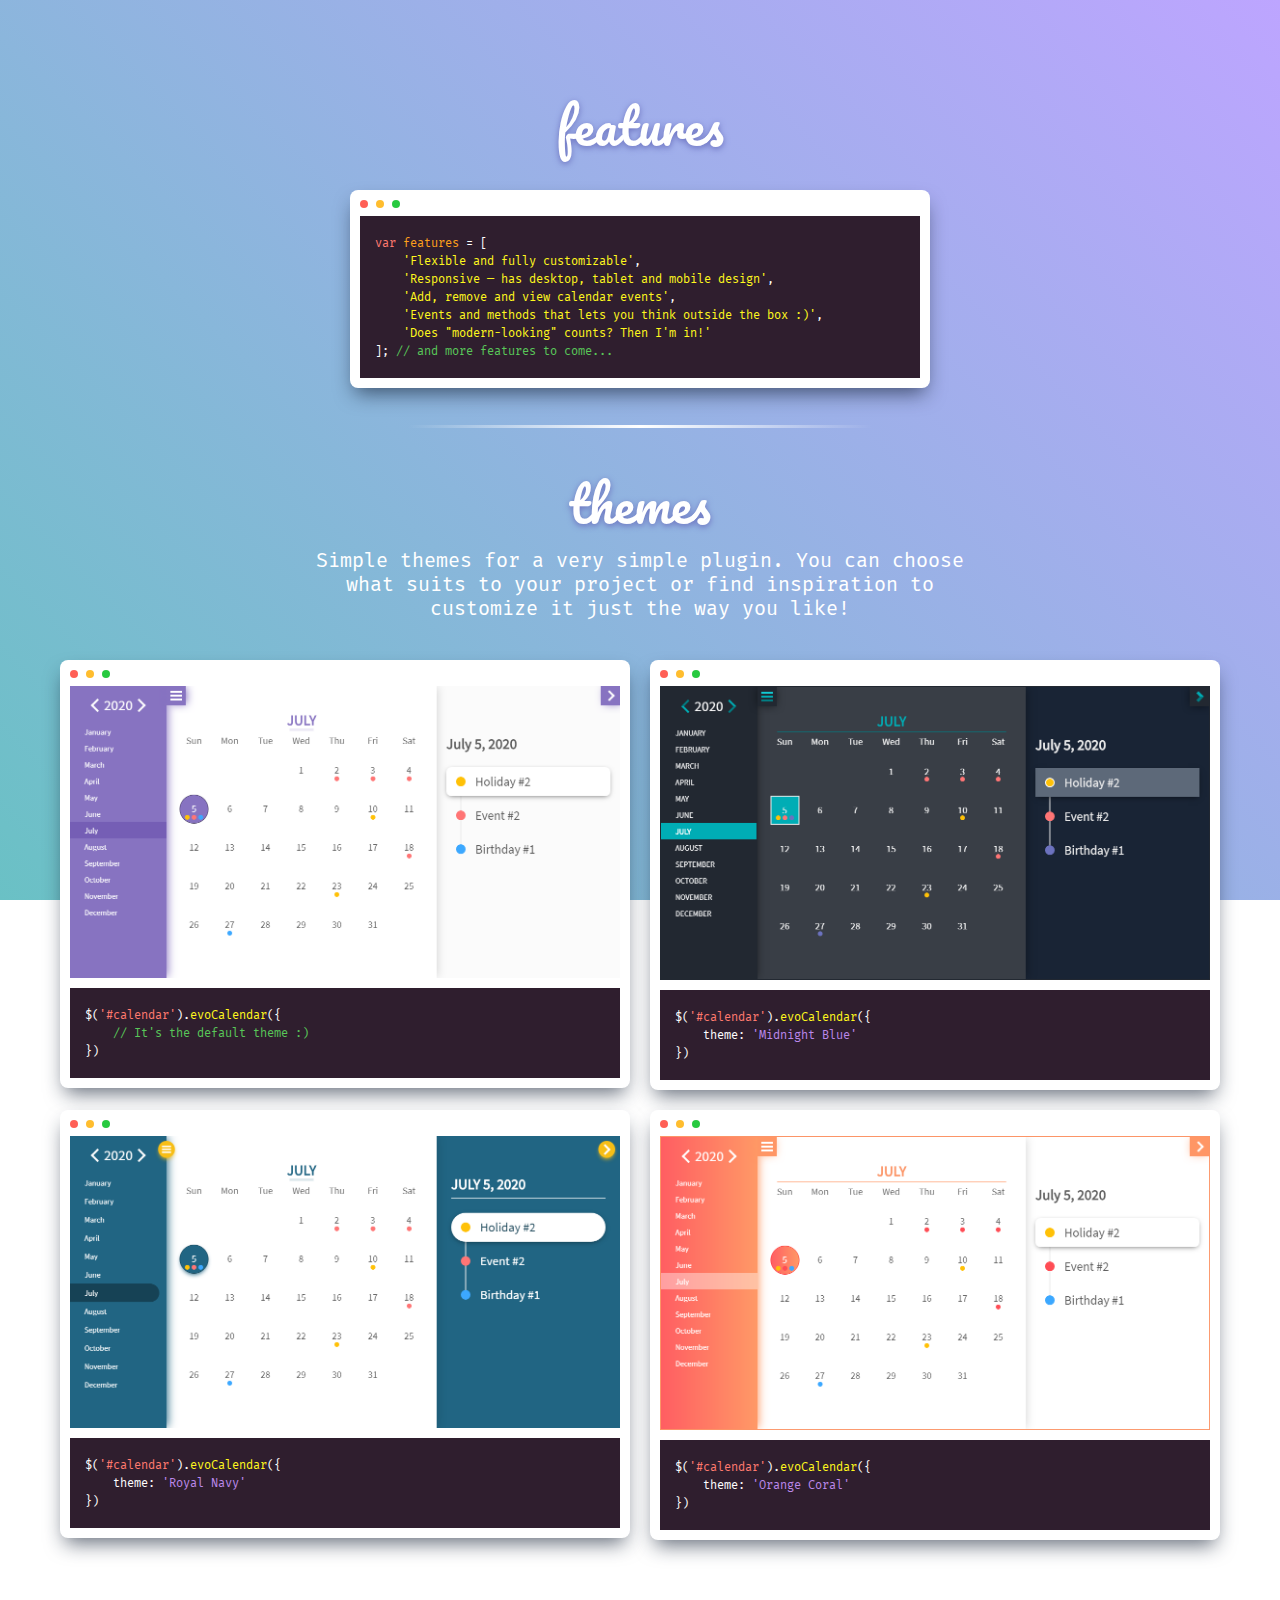
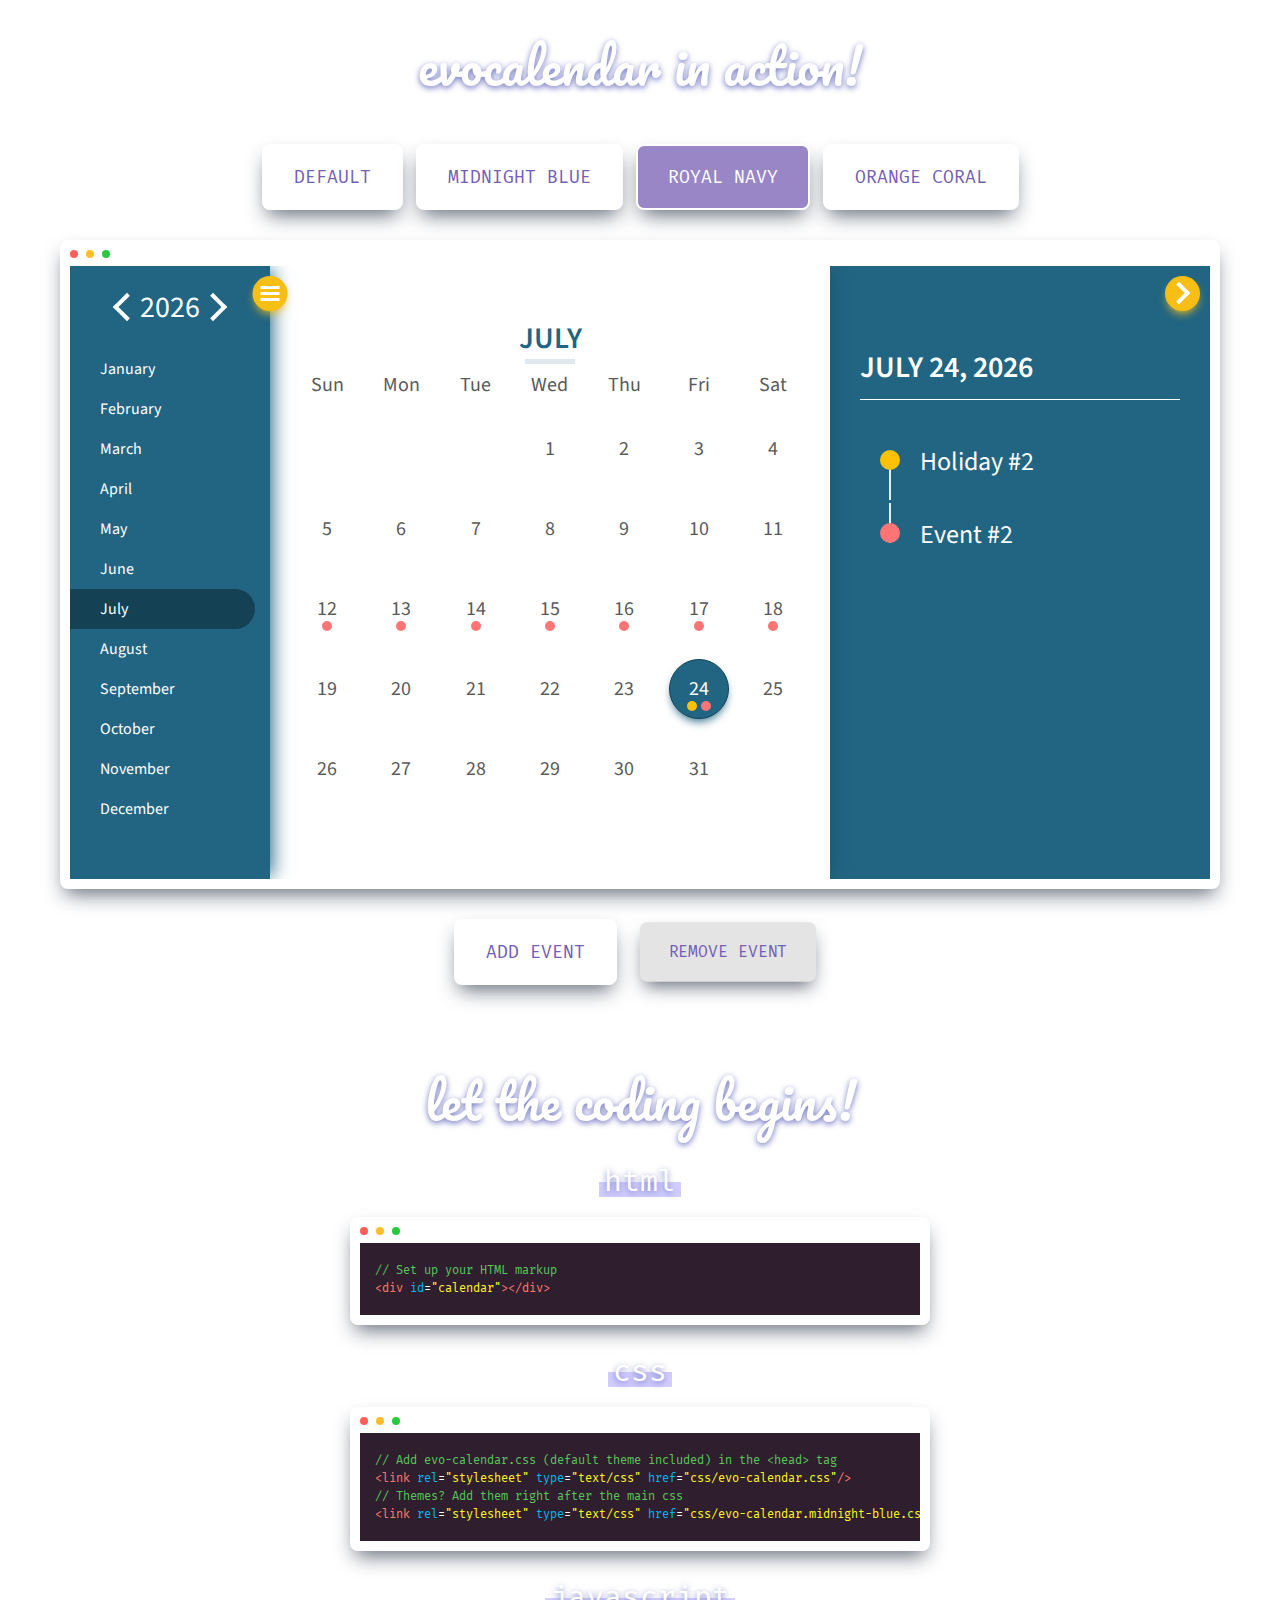
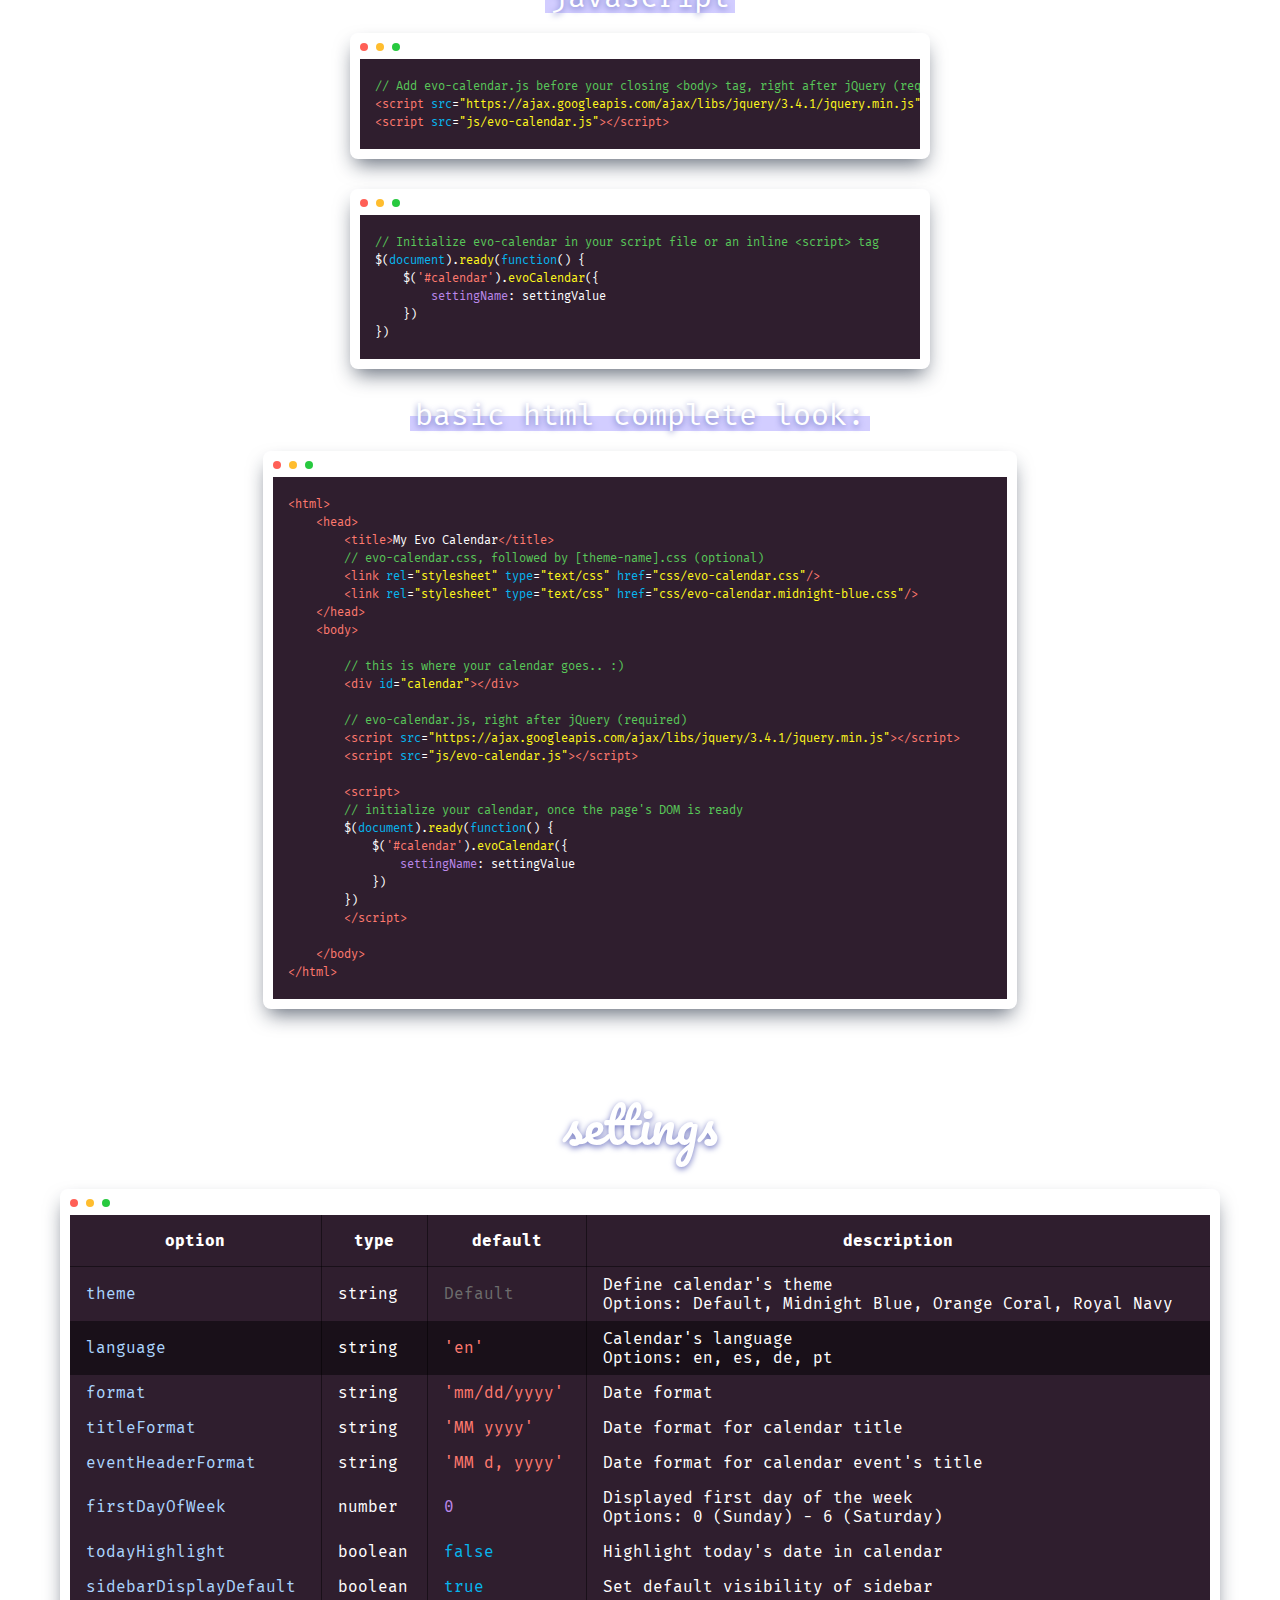
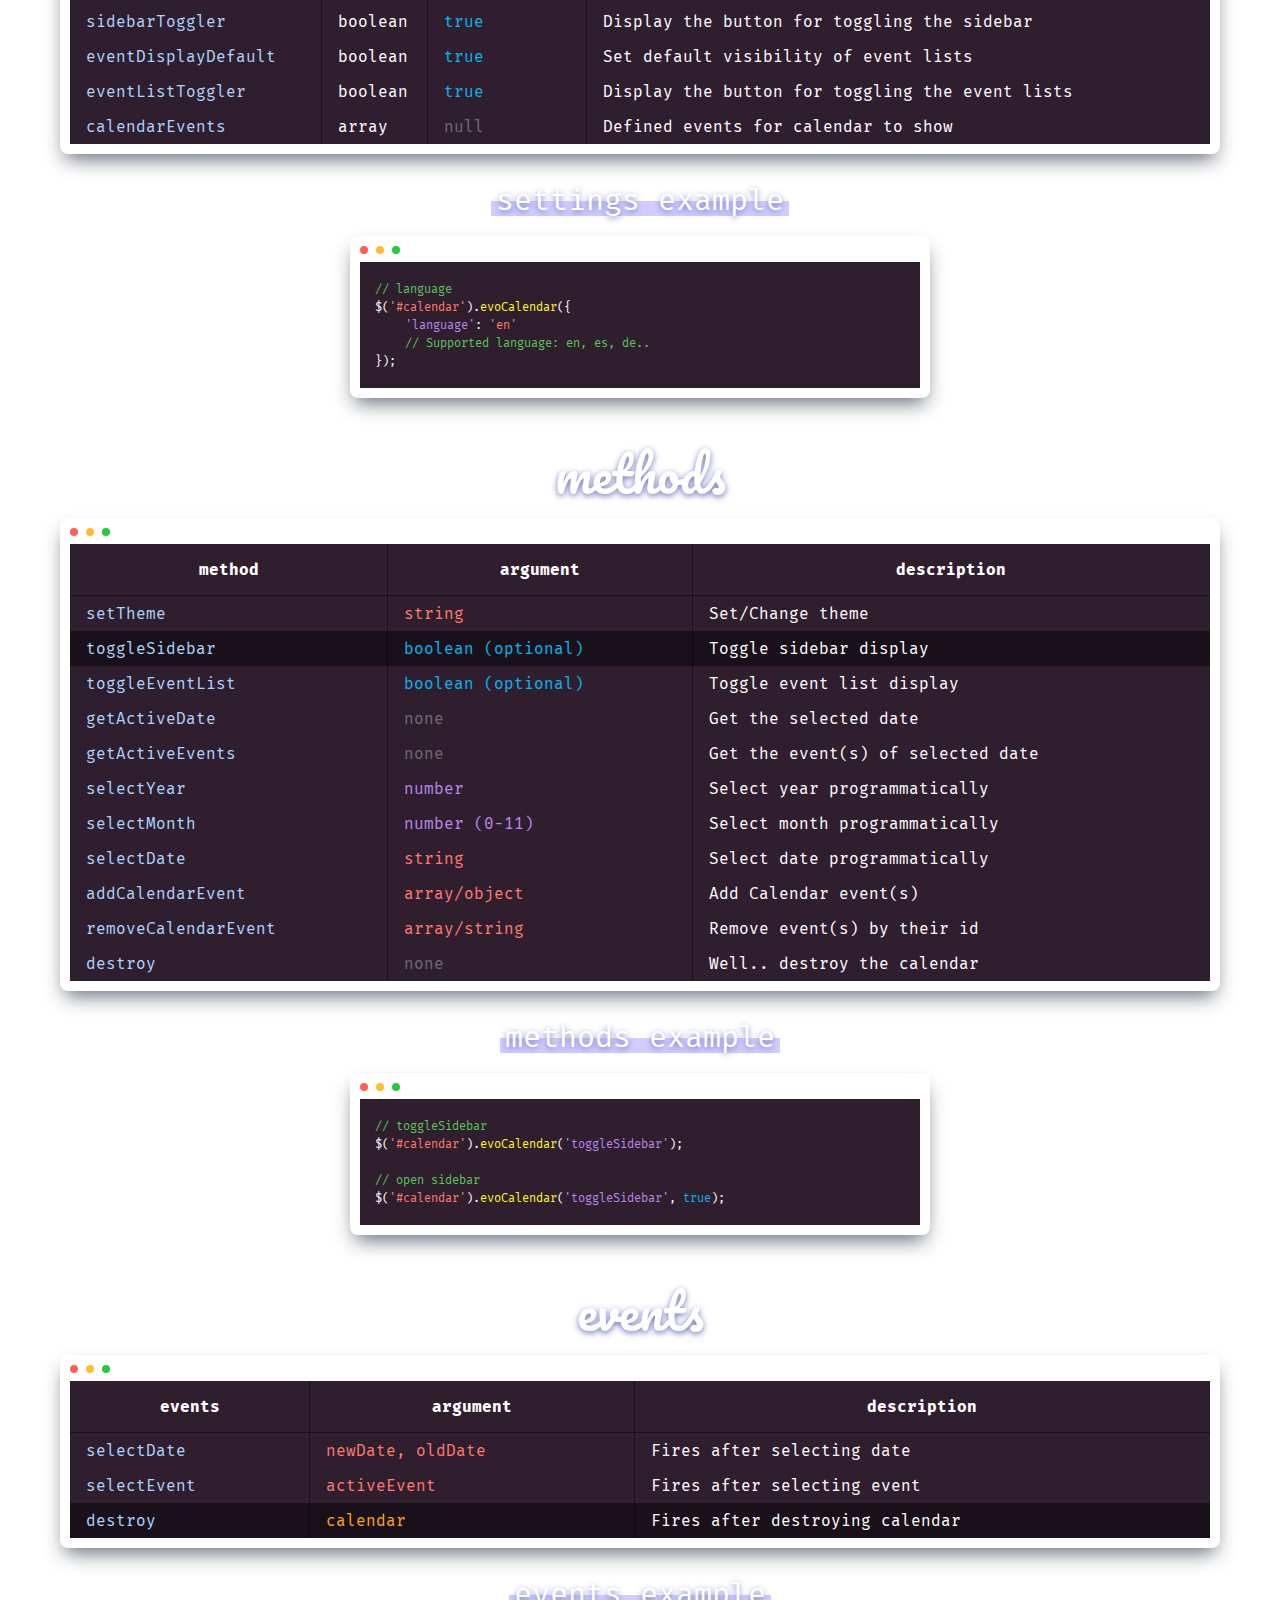
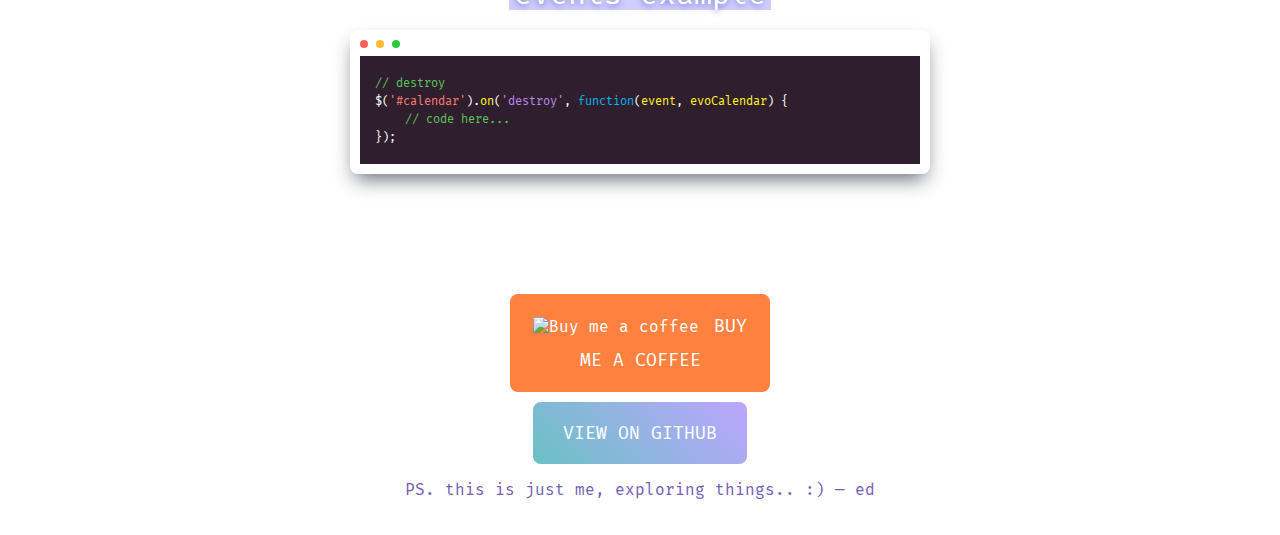
==== commit 6b033f73: "Update index.html" ====
--- a/workspace/evo-calendar-master/index.html
+++ b/workspace/evo-calendar-master/index.html
@@ -24,28 +24,6 @@
     <link href="https://fonts.googleapis.com/css2?family=Fira+Mono&display=swap" rel="stylesheet">
 </head>
 <body>
-    <header>
-        <div class="header-container clearfix">
-            <h1 class="title" data-go="#top" title="Oh, hi! :)"><span>evo</span>calendar</h1>
-            <ul>
-                <li data-go="#themes">
-                    <a>Themes</a>
-                </li>
-                <li data-go="#demos">
-                    <a>Demo</a>
-                </li>
-                <li data-go="#usage">
-                    <a>Usage</a>
-                </li>
-                <li data-go="#settings">
-                    <a>Settings</a>
-                </li>
-                <li>
-                    <a href="https://github.com/edlynvillegas/evo-calendar" target="_blank" title="get it on github">Github</a>
-                </li>
-            </ul>
-        </div>
-    </header>
     <main>
         <div class="main-container">
             <section id="features">
@@ -486,4 +464,4 @@
     <script src="./evo-calendar/js/evo-calendar.min.js"></script>
     <script src="./demo/demo.js"></script>
 </body>
-</html>+</html>
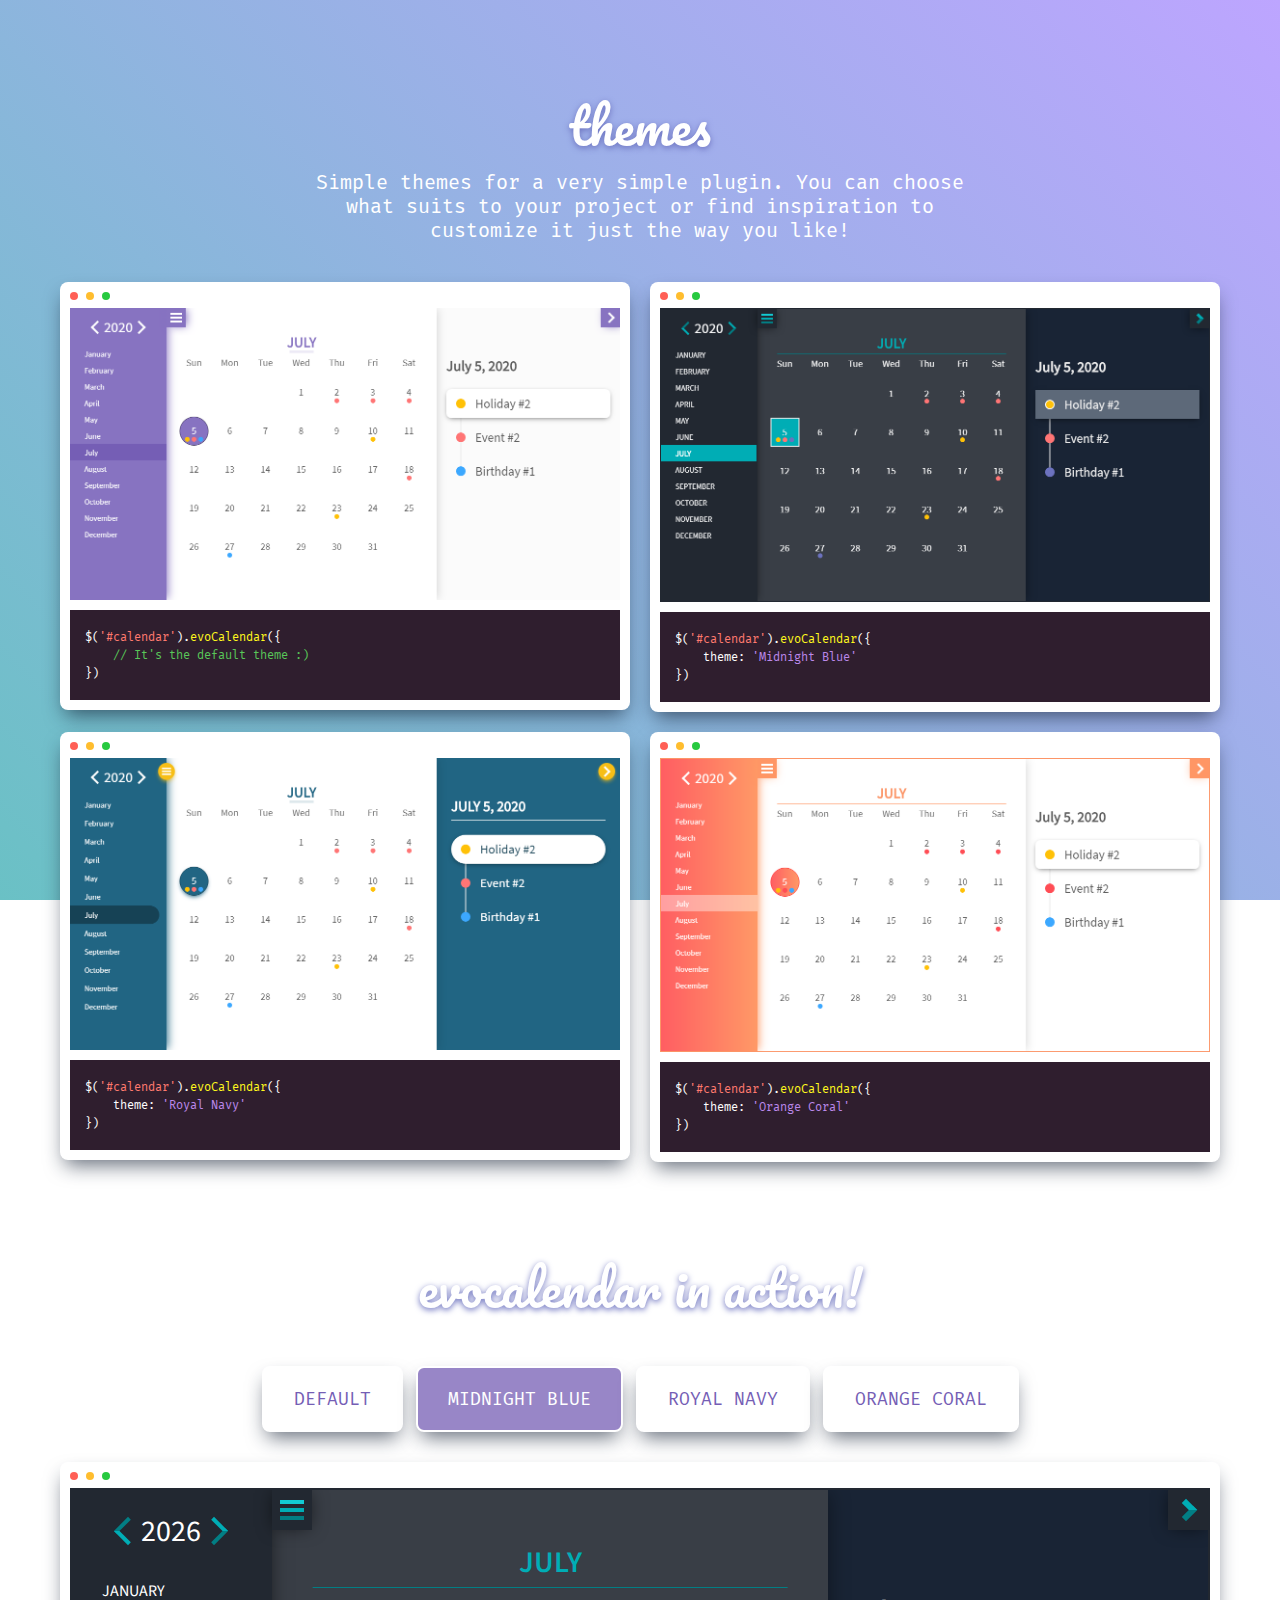
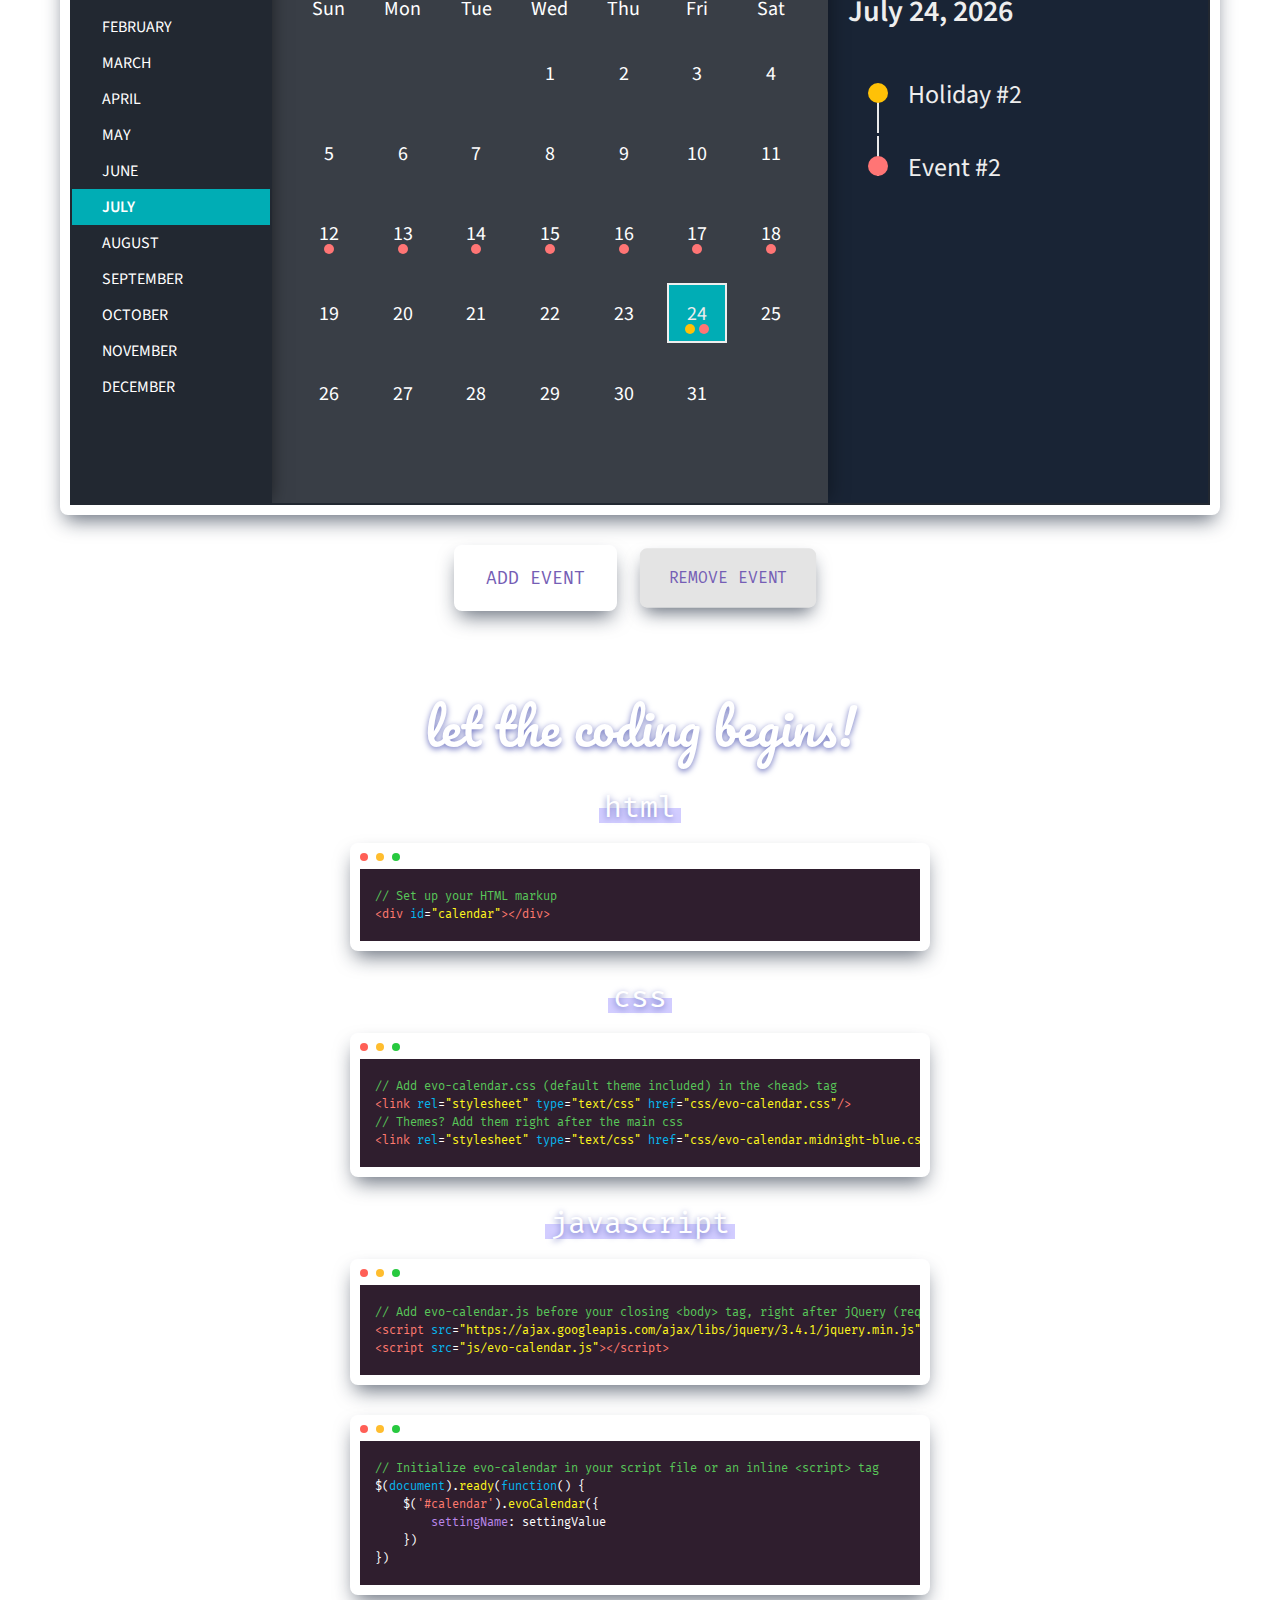
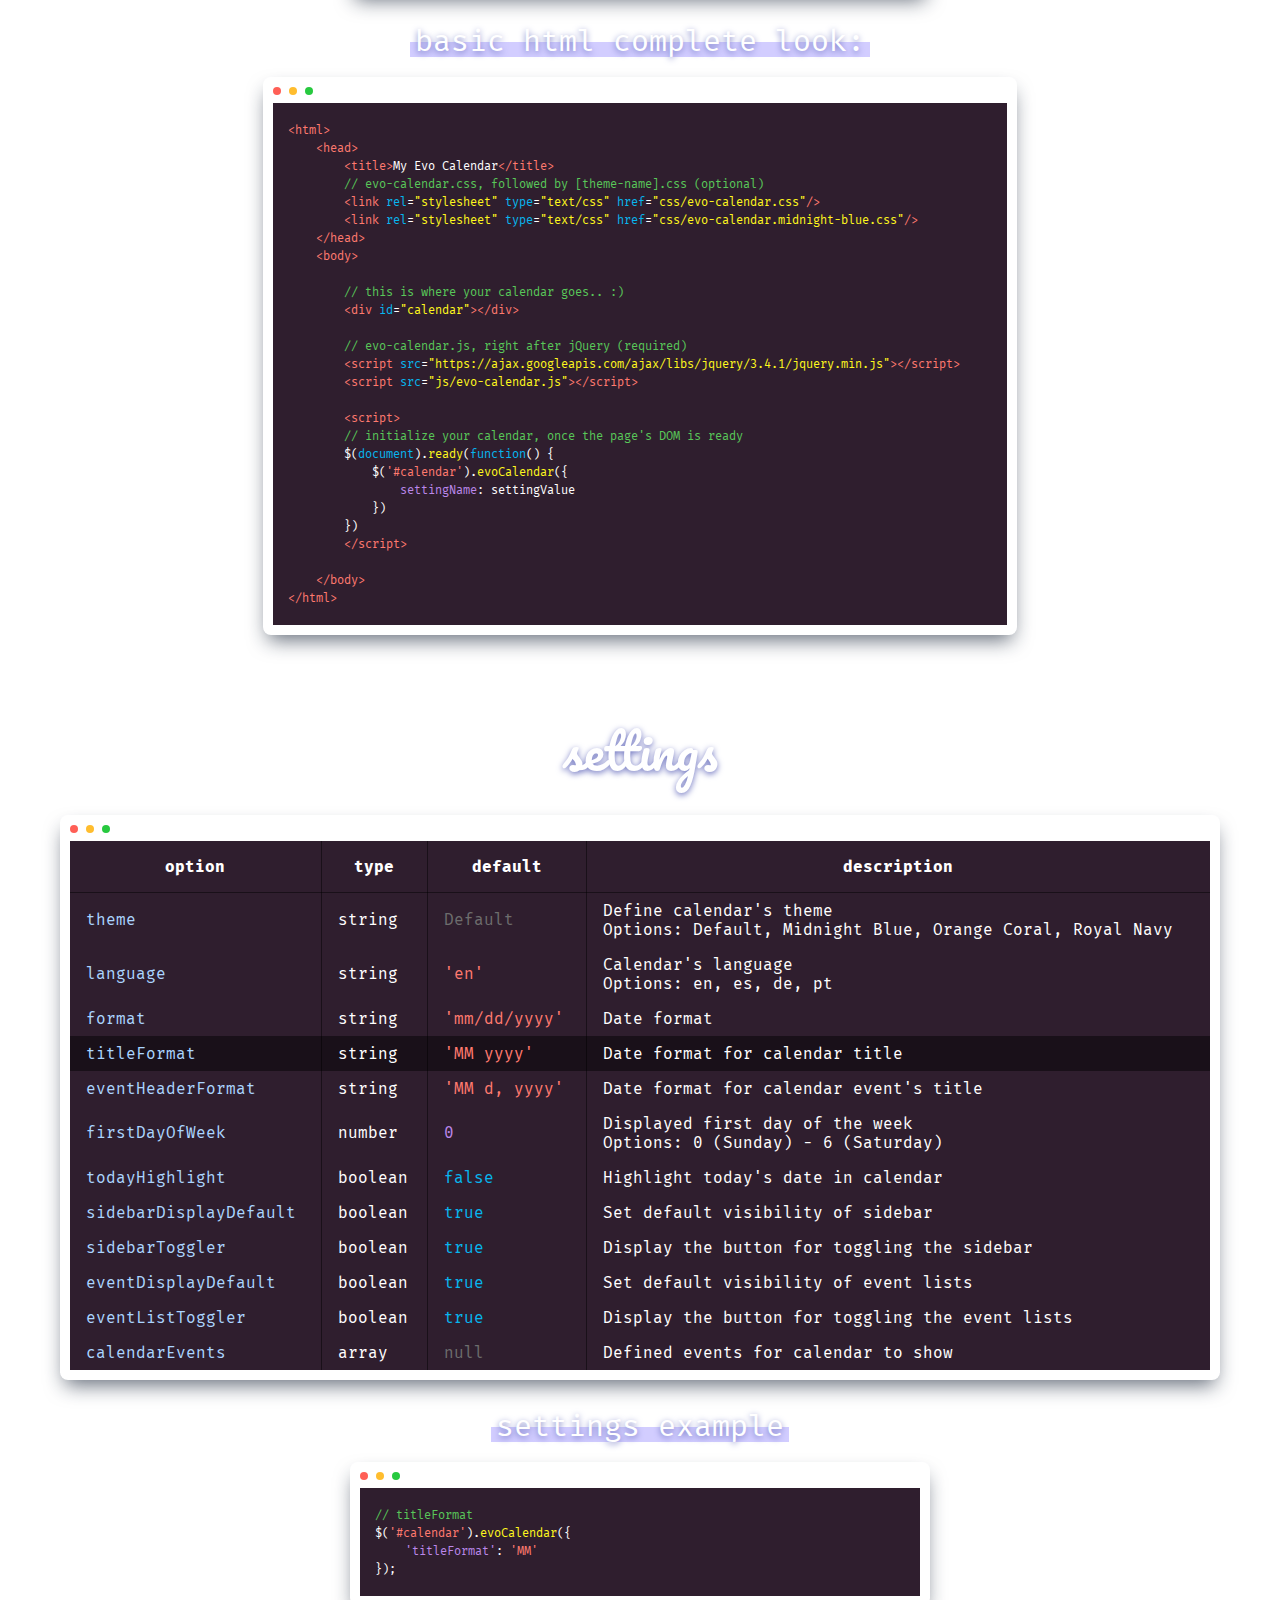
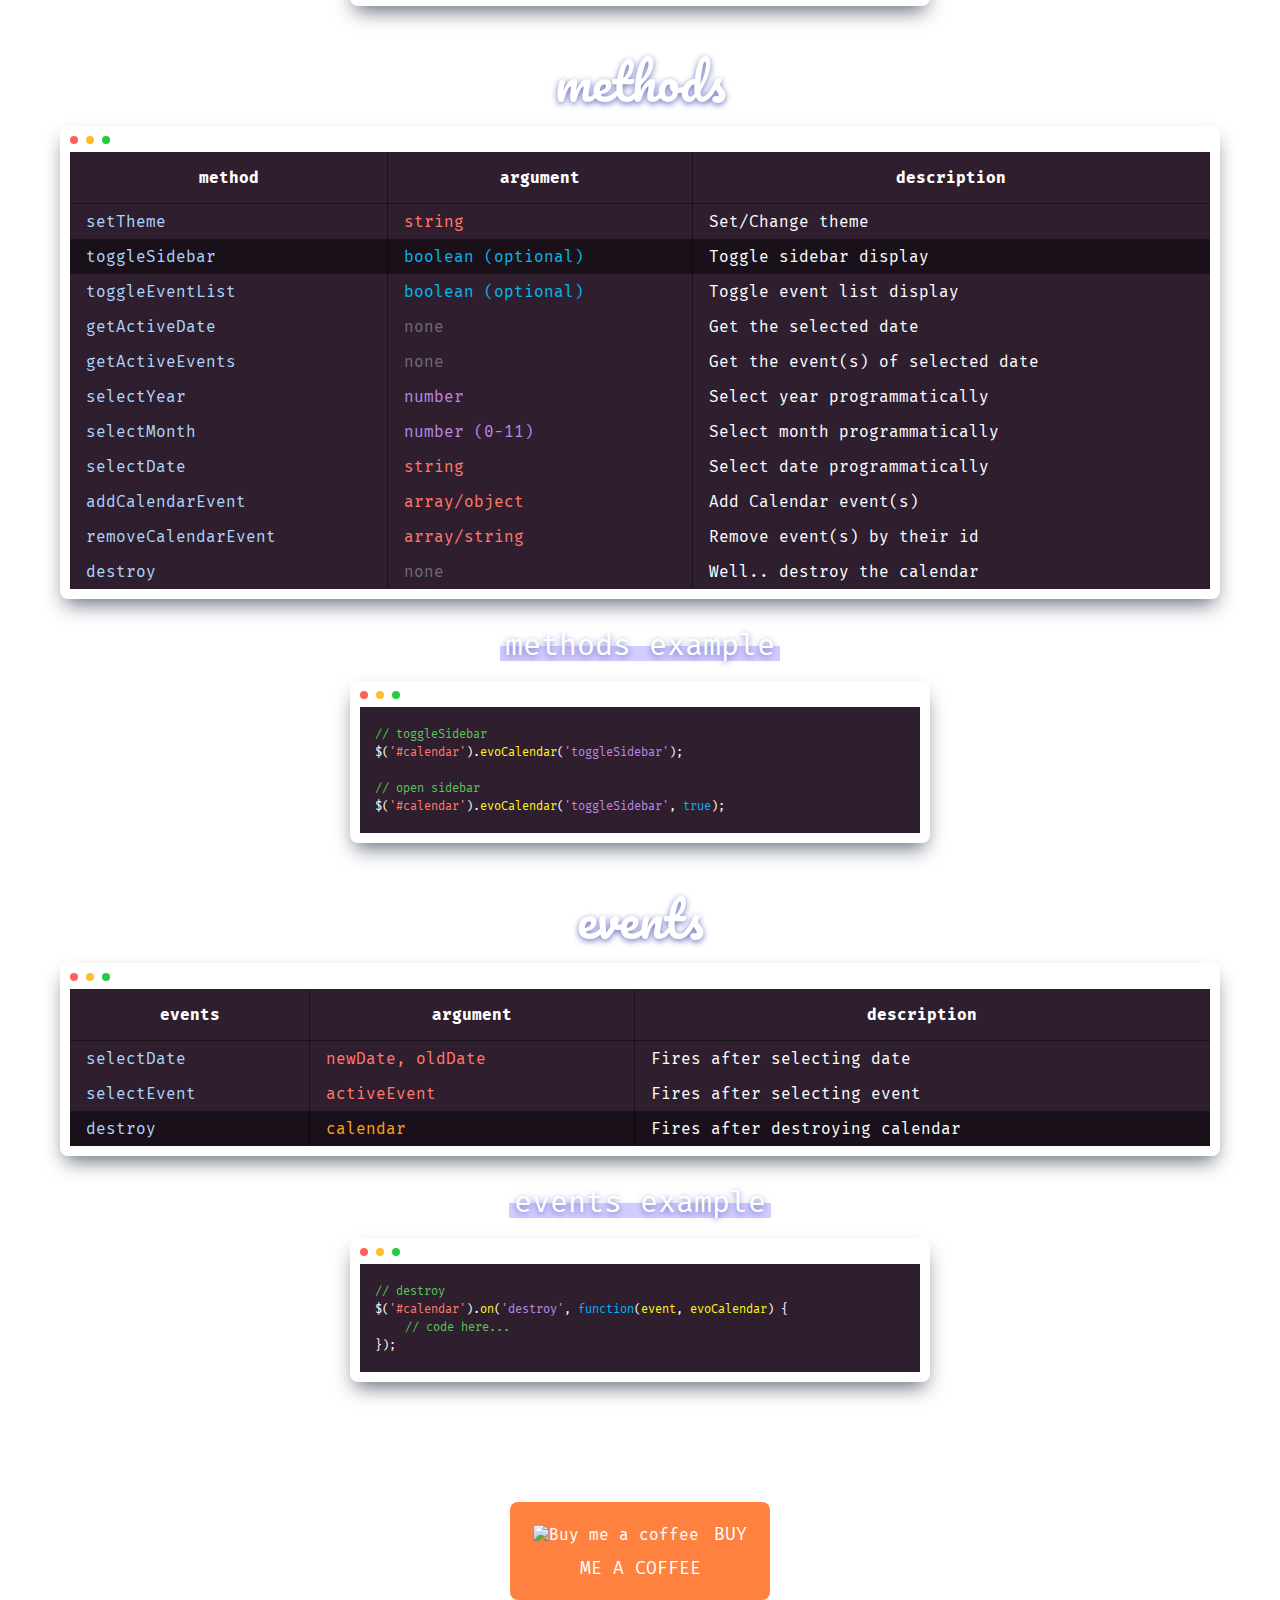
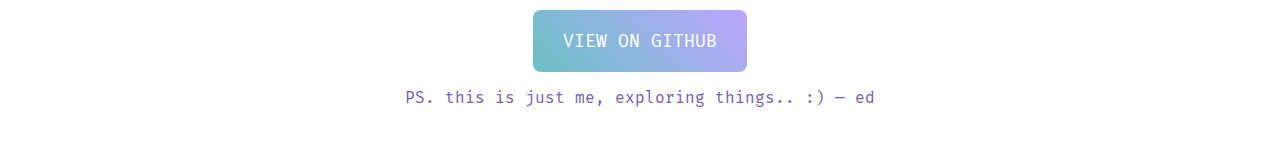
==== commit 8ca24c65: "Update index.html" ====
--- a/workspace/evo-calendar-master/index.html
+++ b/workspace/evo-calendar-master/index.html
@@ -1,7 +1,7 @@
 <!DOCTYPE html>
 <html lang="en">
 <head>
-    <title>Evo Calendar</title>
+    <title>Forecasts</title>
 
     <meta charset="utf-8">
     <meta name="description" content="Simple Modern-looking Event Calendar Plugin">
@@ -26,25 +26,6 @@
 <body>
     <main>
         <div class="main-container">
-            <section id="features">
-                <div class="section-content">
-                    <p class="section-title --lng">features</p>
-                    <div class="console-log --sm">
-                        <div class="log-content">
-<pre><code>
-<span class="red">var</span> <span class="orange">features</span> = [
-    <span class="yellow">'Flexible and fully customizable'</span>,
-    <span class="yellow">'Responsive — has desktop, tablet and mobile design'</span>,
-    <span class="yellow">'Add, remove and view calendar events'</span>,
-    <span class="yellow">'Events and methods that lets you think outside the box :)'</span>,
-    <span class="yellow">'Does "modern-looking" counts? Then I'm in!'</span>
-]; <span class="green">// and more features to come...</span>
-
-</code></pre>
-                        </div>
-                    </div>
-                </div>
-            </section>
 
             <section id="themes">
                 <div class="section-content">
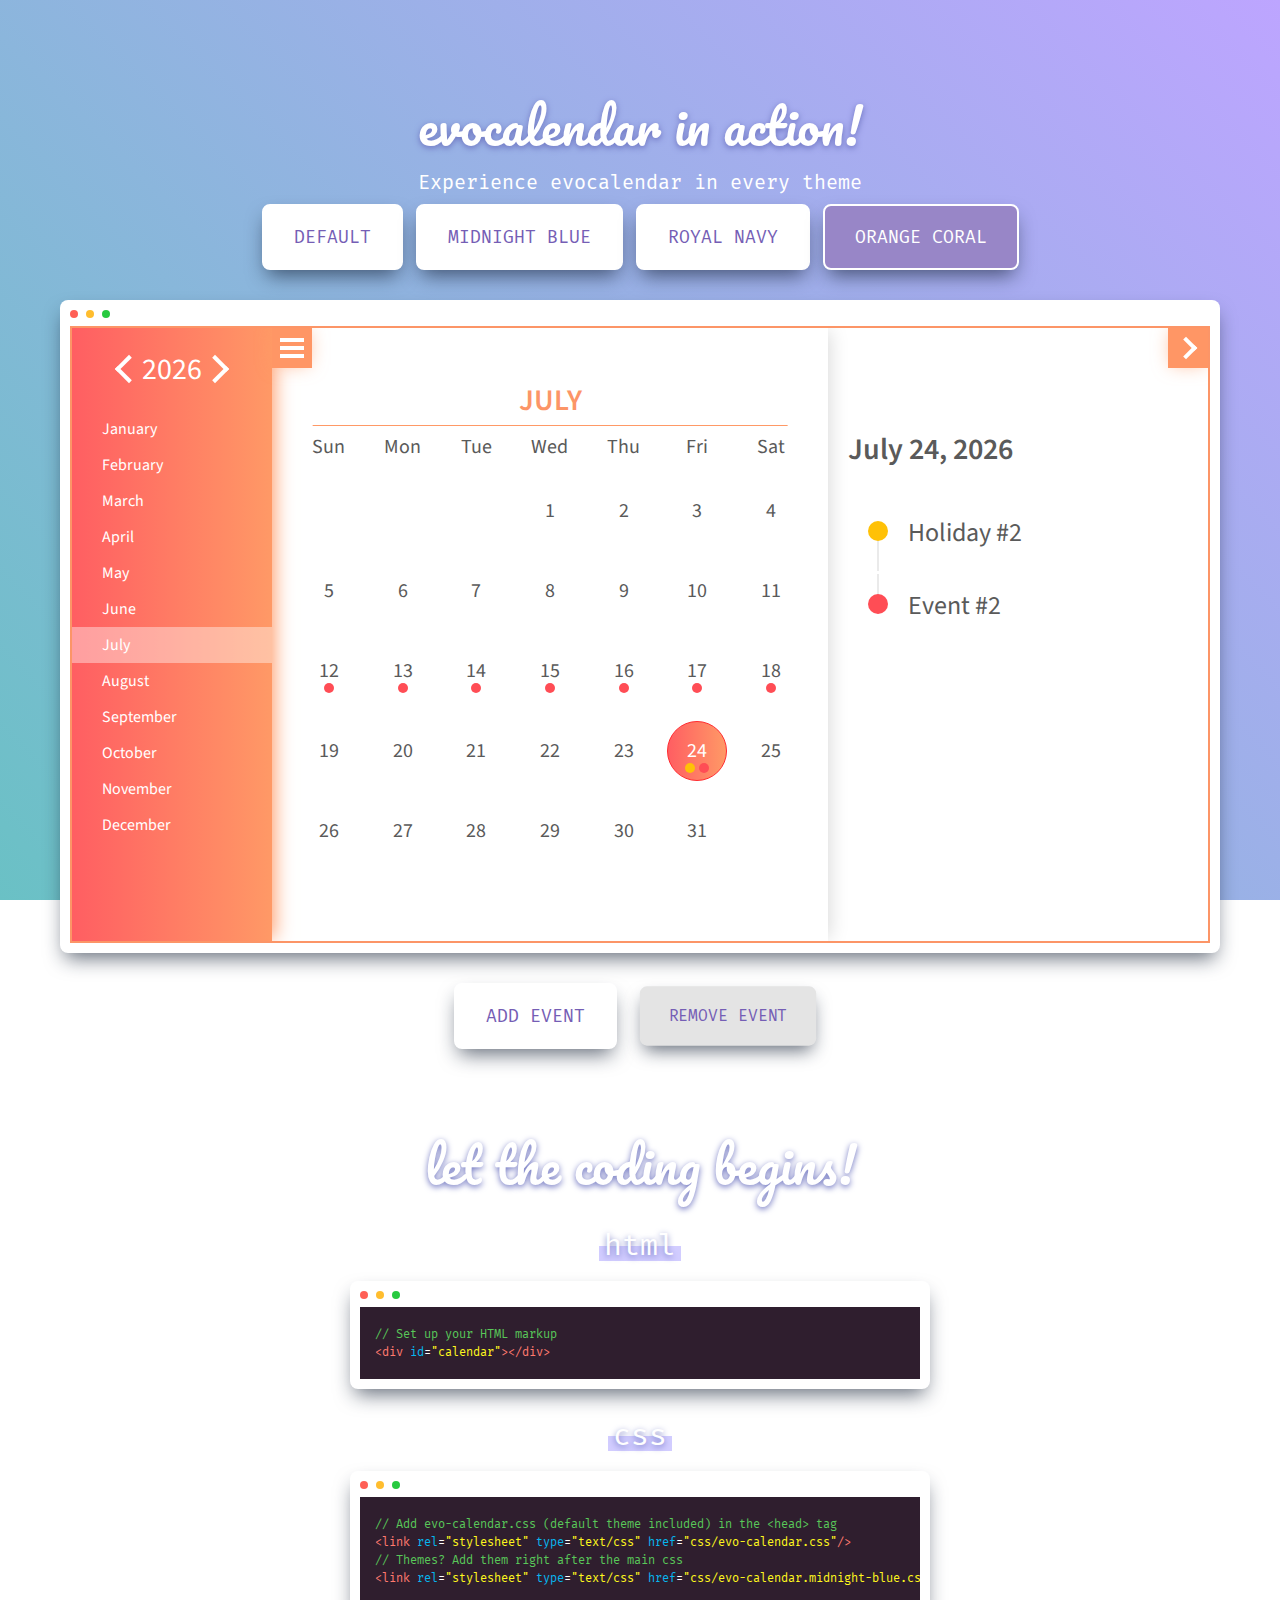
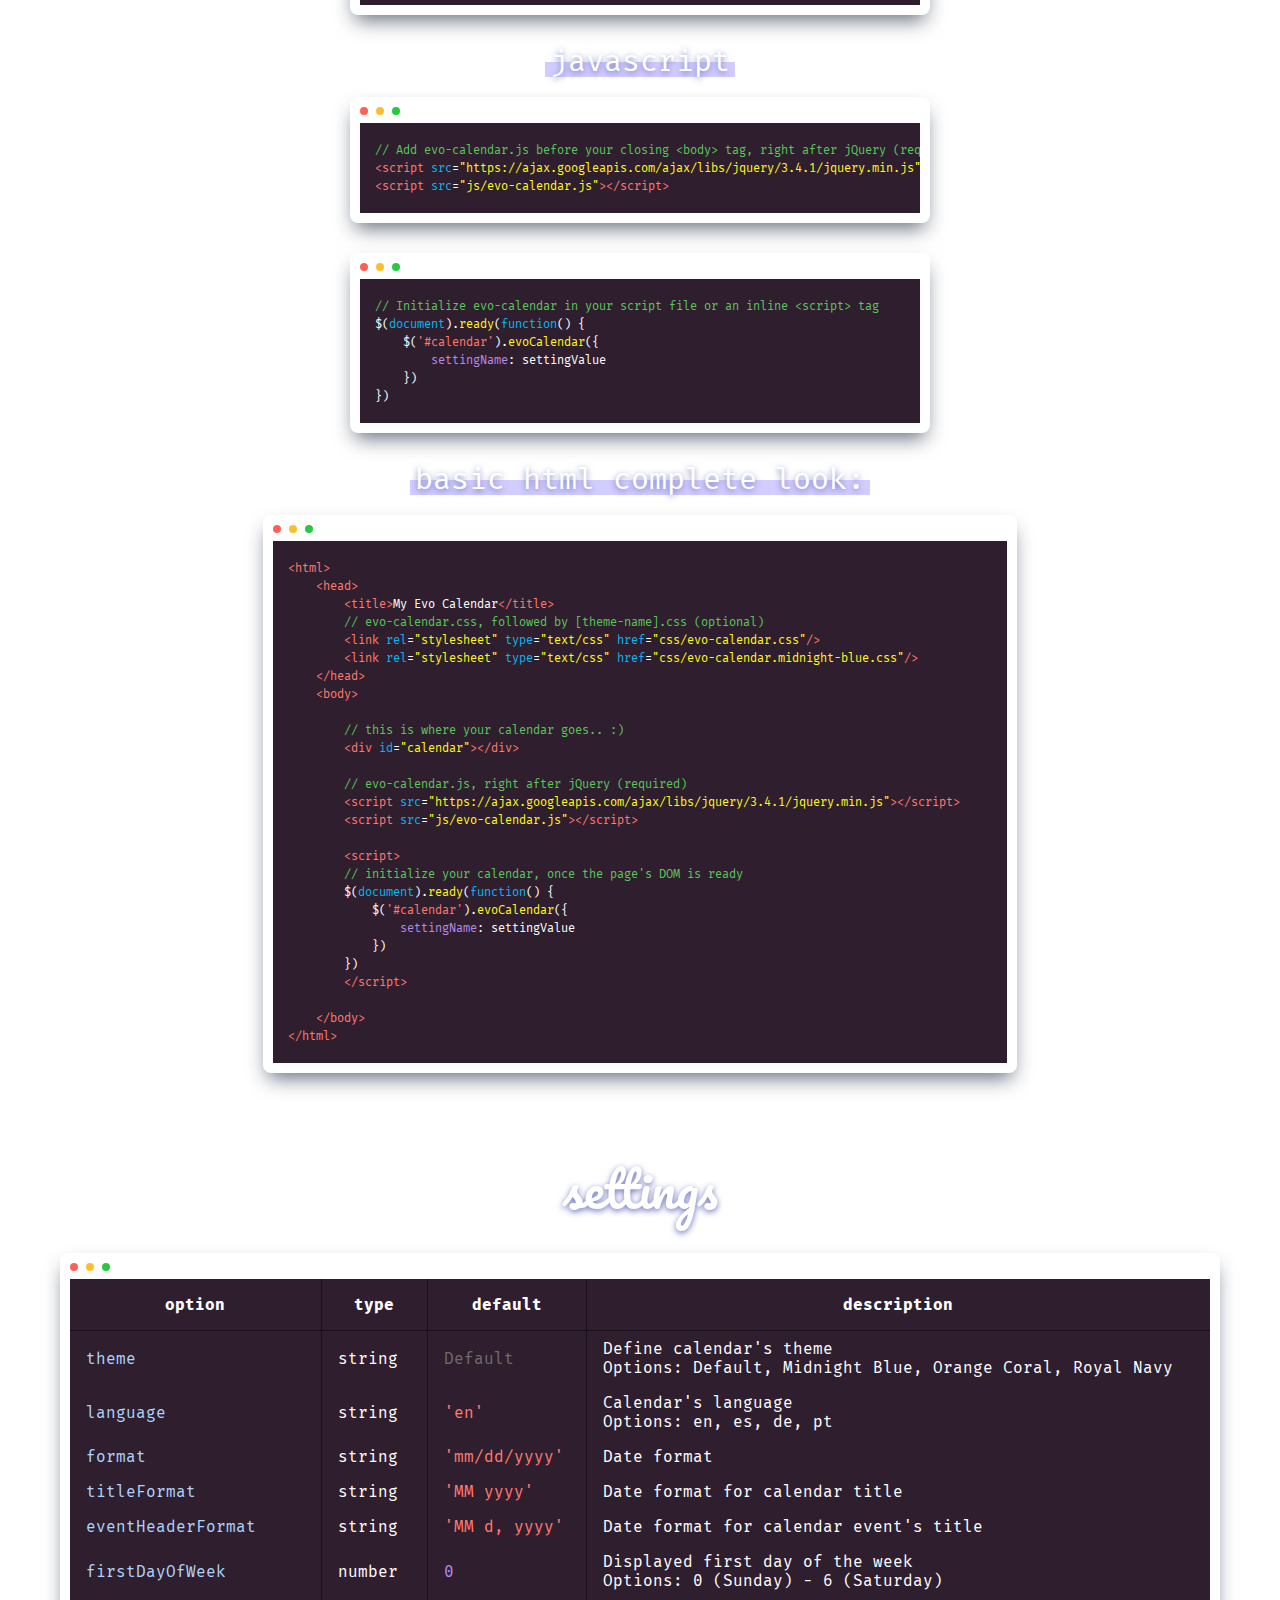
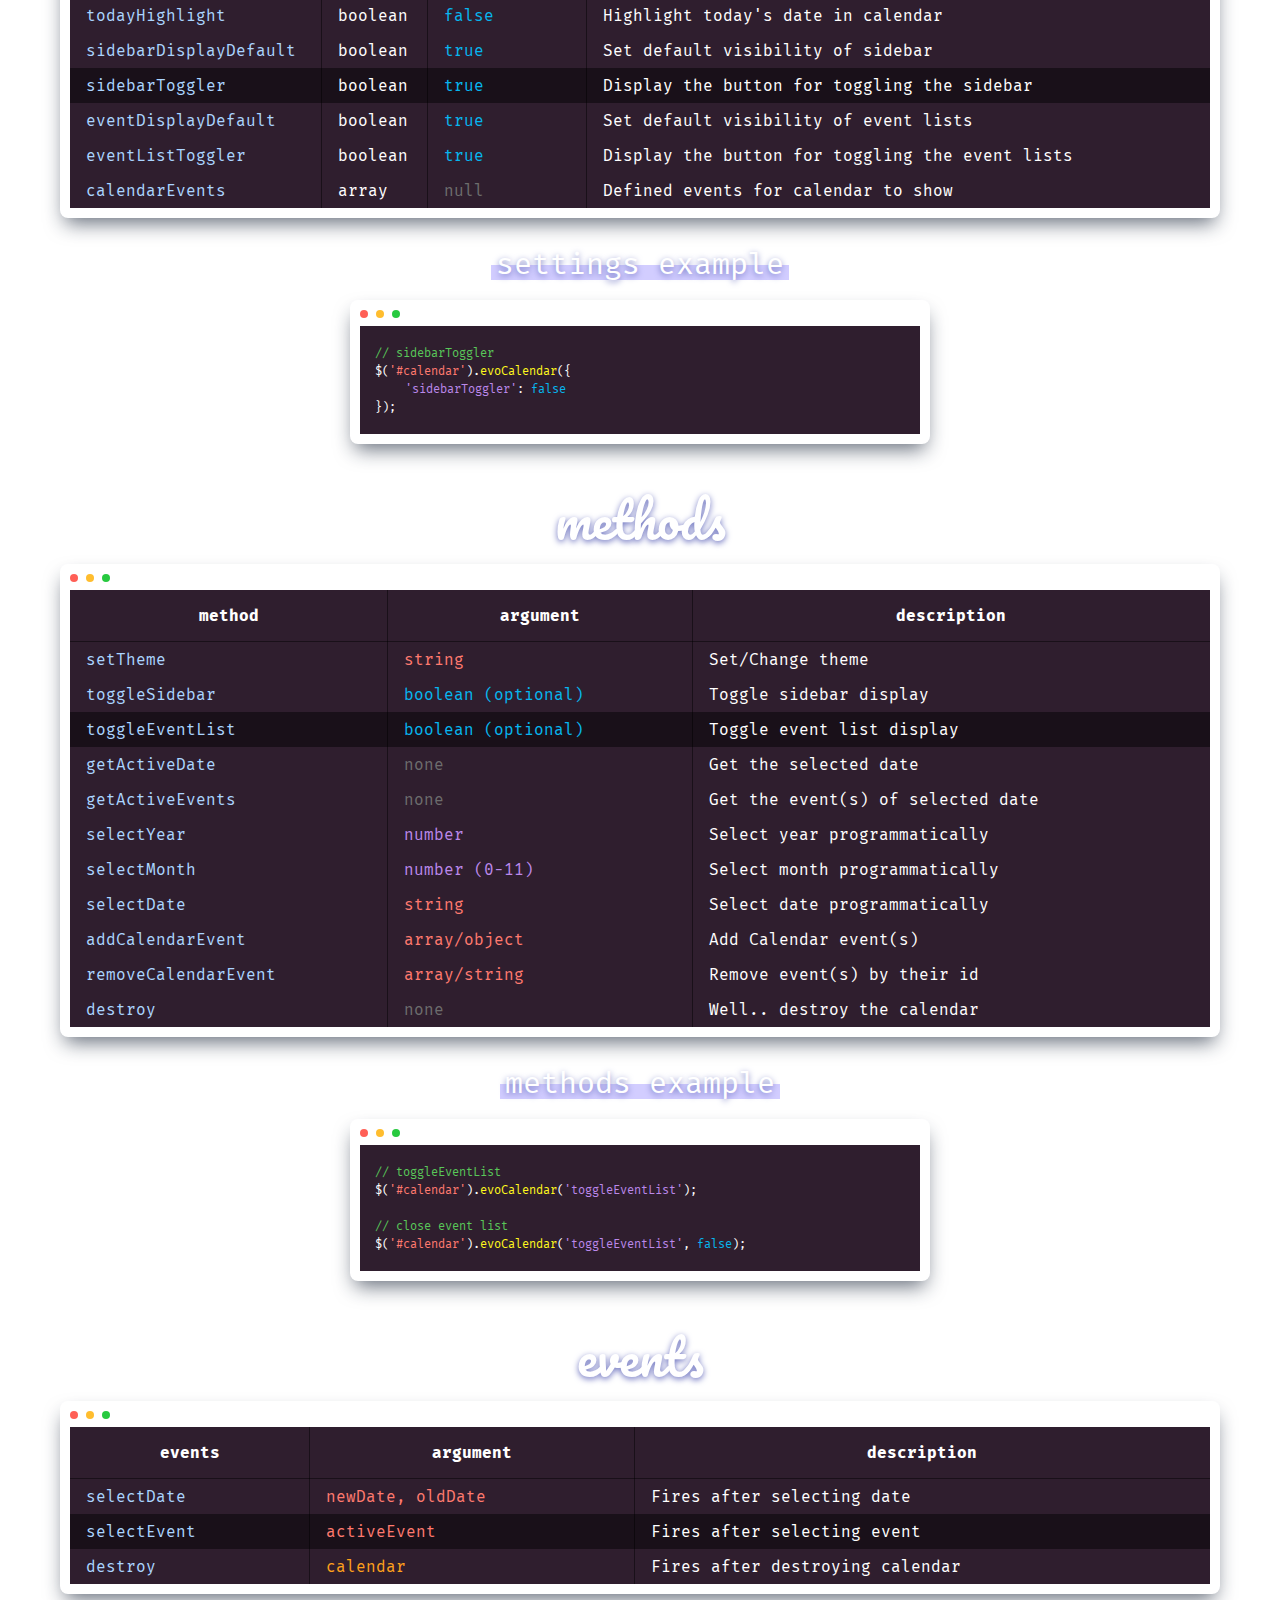
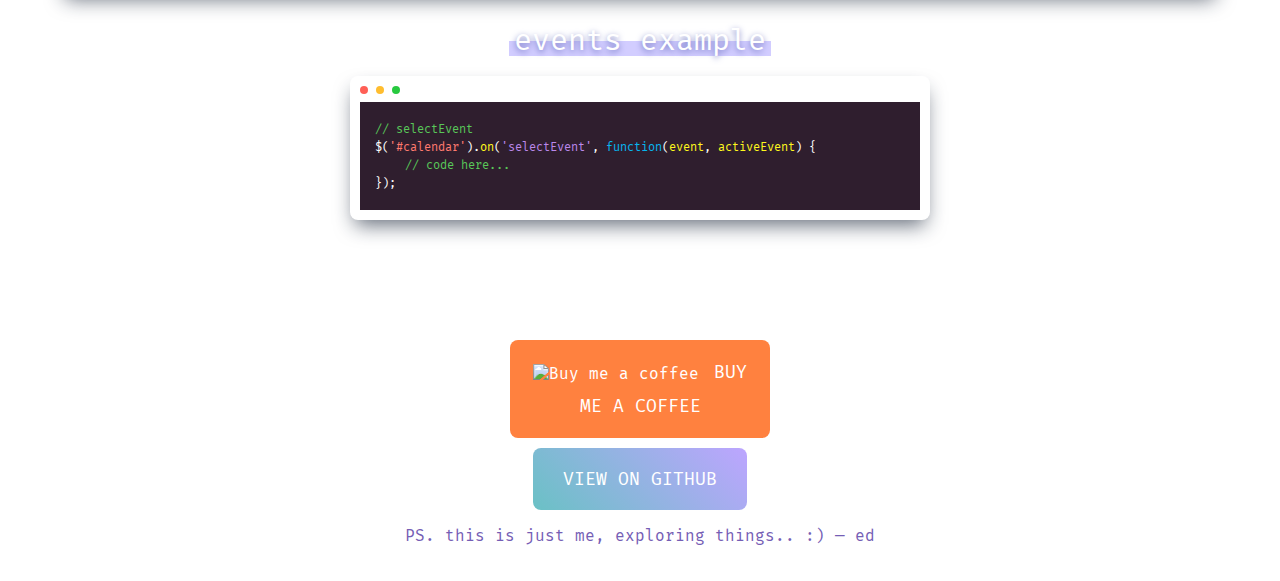
==== commit ec84df7d: "Update index.html" ====
--- a/workspace/evo-calendar-master/index.html
+++ b/workspace/evo-calendar-master/index.html
@@ -26,70 +26,6 @@
 <body>
     <main>
         <div class="main-container">
-
-            <section id="themes">
-                <div class="section-content">
-                    <p class="section-title --shrt">themes</p>
-                    <p class="section-desc">Simple themes for a very simple plugin. You can choose what suits to your project or find inspiration to customize it just the way you like!</p>
-                    <div class="theme-container clearfix">
-                        <div class="theme-content">
-                            <div class="console-log">
-                                <div class="log-content">
-                                    <img src="./img/default.png" alt="Evo Calendar - Theme: Default">
-<pre><code>
-$(<span class="red">'#calendar'</span>).<span class="yellow">evoCalendar</span>({
-    <span class="green">// It's the default theme :)</span>
-})
-
-</code></pre>
-                                    </div>
-                                </div>
-                            </div>
-
-                            <div class="theme-content">
-                                <div class="console-log">
-                                    <div class="log-content">
-                                        <img src="./img/midnight_blue.png" alt="Evo Calendar - Theme: Midnight Blue">
-<pre><code>
-$(<span class="red">'#calendar'</span>).<span class="yellow">evoCalendar</span>({
-    theme: <span class="violet">'Midnight Blue'</span>
-})
-
-</code></pre>
-                                    </div>
-                                </div>
-                            </div>
-
-                            <div class="theme-content">
-                                <div class="console-log">
-                                    <div class="log-content">
-                                        <img src="./img/royal_navy.png" alt="Evo Calendar - Theme: Royal Navy">
-<pre><code>
-$(<span class="red">'#calendar'</span>).<span class="yellow">evoCalendar</span>({
-    theme: <span class="violet">'Royal Navy'</span>
-})
-
-</code></pre>
-                                    </div>
-                                </div>
-                            </div>
-
-                            <div class="theme-content">
-                                <div class="console-log">
-                                    <div class="log-content">
-                                        <img src="./img/orange_coral.png" alt="Evo Calendar - Theme: Orange Coral">
-<pre><code>
-$(<span class="red">'#calendar'</span>).<span class="yellow">evoCalendar</span>({
-    theme: <span class="violet">'Orange Coral'</span>
-})
-
-</code></pre>
-                                    </div>
-                                </div>
-                            </div>
-                    </div>
-                </div>
-            </section>
             <section id="demos">
                 <div class="section-content">
                     <p class="section-title --shrt">evocalendar in action!</p>
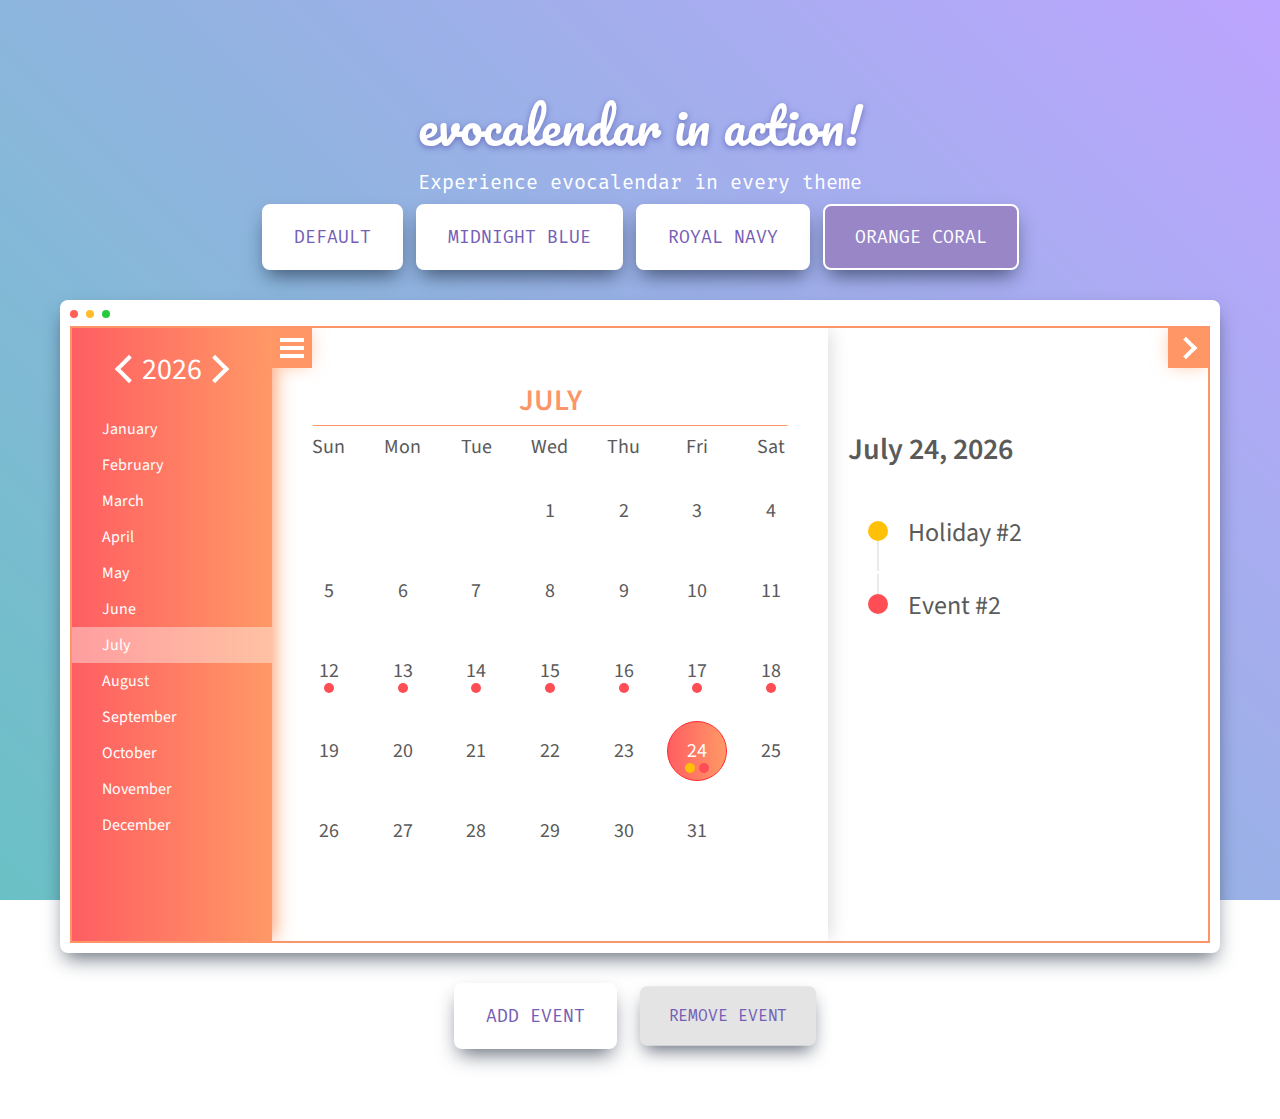
==== commit 216638bc: "Update index.html" ====
--- a/workspace/evo-calendar-master/index.html
+++ b/workspace/evo-calendar-master/index.html
@@ -47,334 +47,8 @@
                     </div>
                 </div>
             </section>
-
-            <section id="usage">
-                <div class="section-content">
-                    <p class="section-title --lng">let the coding begins!</p>
-                    <div class="section-caption"><p>html</p></div>
-                    <div class="console-log --sm">
-                        <div class="log-content">
-<pre><code>
-<span class="green">// Set up your HTML markup</span>
-<span class="red">&lt;div <span class="blue">id</span><span class="white">=</span><span class="yellow">"calendar"</span>&gt;&lt;/div&gt;</span>
-
-</code></pre>
-                        </div>
-                    </div>
-                    <div class="section-caption"><p>css</p></div>
-                    <div class="console-log --sm">
-                        <div class="log-content">
-<pre><code>
-<span class="green">// Add evo-calendar.css (default theme included) in the &lt;head&gt; tag</span>
-<span class="red">&lt;link <span class="blue">rel</span><span class="white">=</span><span class="yellow">"stylesheet"</span> <span class="blue">type</span><span class="white">=</span><span class="yellow">"text/css"</span> <span class="blue">href</span><span class="white">=</span><span class="yellow">"css/evo-calendar.css"</span>/&gt;</span>
-<span class="green">// Themes? Add them right after the main css</span>
-<span class="red">&lt;link <span class="blue">rel</span><span class="white">=</span><span class="yellow">"stylesheet"</span> <span class="blue">type</span><span class="white">=</span><span class="yellow">"text/css"</span> <span class="blue">href</span><span class="white">=</span><span class="yellow">"css/evo-calendar.midnight-blue.css"</span>/&gt;</span>
-
-</code></pre>
-                        </div>
-                    </div>
-                    <div class="section-caption"><p>javascript</p></div>
-                    <div class="console-log --sm">
-                        <div class="log-content">
-<pre><code>
-<span class="green">// Add evo-calendar.js before your closing &lt;body&gt; tag, right after jQuery (required)</span>
-<span class="red">&lt;script <span class="blue">src</span><span class="white">=</span><span class="yellow">"https://ajax.googleapis.com/ajax/libs/jquery/3.4.1/jquery.min.js"</span>&gt;&lt;/script&gt;</span>
-<span class="red">&lt;script <span class="blue">src</span><span class="white">=</span><span class="yellow">"js/evo-calendar.js"</span>&gt;&lt;/script&gt;</span>
-
-</code></pre>
-                        </div>
-                    </div>
-                    <div class="console-log --sm">
-                        <div class="log-content">
-<pre><code>
-<span class="green">// Initialize evo-calendar in your script file or an inline &lt;script&gt; tag</span>
-$(<span class="blue">document</span>).<span class="yellow">ready</span>(<span class="blue">function</span>() {
-    $(<span class="red">'#calendar'</span>).<span class="yellow">evoCalendar</span>({
-        <span class="violet">settingName</span>: settingValue
-    })
-})
-
-</code></pre>
-                        </div>
-                    </div>
-                    <div class="section-caption"><p>basic html complete look:</p></div>
-                    <div class="console-log --md">
-                        <div class="log-content">
-<pre><code>
-<span class="red">&lt;html&gt;</span>
-    <span class="red">&lt;head&gt;</span>
-        <span class="red">&lt;title&gt;<span class="white">My Evo Calendar</span>&lt;/title&gt;</span>
-        <span class="green">// evo-calendar.css, followed by [theme-name].css (optional)</span>
-        <span class="red">&lt;link <span class="blue">rel</span><span class="white">=</span><span class="yellow">"stylesheet"</span> <span class="blue">type</span><span class="white">=</span><span class="yellow">"text/css"</span> <span class="blue">href</span><span class="white">=</span><span class="yellow">"css/evo-calendar.css"</span>/&gt;</span>
-        <span class="red">&lt;link <span class="blue">rel</span><span class="white">=</span><span class="yellow">"stylesheet"</span> <span class="blue">type</span><span class="white">=</span><span class="yellow">"text/css"</span> <span class="blue">href</span><span class="white">=</span><span class="yellow">"css/evo-calendar.midnight-blue.css"</span>/&gt;</span>
-    <span class="red">&lt;/head&gt;</span>
-    <span class="red">&lt;body&gt;</span>
-
-        <span class="green">// this is where your calendar goes.. :)</span>
-        <span class="red">&lt;div <span class="blue">id</span><span class="white">=</span><span class="yellow">"calendar"</span>&gt;&lt;/div&gt;</span>
-
-        <span class="green">// evo-calendar.js, right after jQuery (required)</span>
-        <span class="red">&lt;script <span class="blue">src</span><span class="white">=</span><span class="yellow">"https://ajax.googleapis.com/ajax/libs/jquery/3.4.1/jquery.min.js"</span>&gt;&lt;/script&gt;</span>
-        <span class="red">&lt;script <span class="blue">src</span><span class="white">=</span><span class="yellow">"js/evo-calendar.js"</span>&gt;&lt;/script&gt;</span>
-
-        <span class="red">&lt;script&gt;</span>
-        <span class="green">// initialize your calendar, once the page's DOM is ready</span>
-        $(<span class="blue">document</span>).<span class="yellow">ready</span>(<span class="blue">function</span>() {
-            $(<span class="red">'#calendar'</span>).<span class="yellow">evoCalendar</span>({
-                <span class="violet">settingName</span>: settingValue
-            })
-        })
-        <span class="red">&lt;/script&gt;</span>
-
-    <span class="red">&lt;/body&gt;</span>
-<span class="red">&lt;/html&gt;</span>
-
-</code></pre>
-                        </div>
-                    </div>
-                </div>
-            </section>
-            <!-- settings -->
-            <section id="settings">
-                <div class="section-content">
-                    <p class="section-title --lng">settings</p>
-                    <div class="console-log">
-                        <div class="log-content">
-                            <table>
-                                <tr>
-                                    <th>option</th>
-                                    <th>type</th>
-                                    <th>default</th>
-                                    <th>description</th>
-                                </tr>
-                                <tr data-settings="theme">
-                                    <td>theme</td>
-                                    <td>string</td>
-                                    <td class="gray">Default</td>
-                                    <td>Define calendar's theme <br> Options: Default, Midnight Blue, Orange Coral, Royal Navy</td>
-                                </tr>
-                                <tr data-settings="language">
-                                    <td>language</td>
-                                    <td>string</td>
-                                    <td class="red">'en'</td>
-                                    <td>Calendar's language <br> Options: en, es, de, pt</td>
-                                </tr>
-                                <tr data-settings="format">
-                                    <td>format</td>
-                                    <td>string</td>
-                                    <td class="red">'mm/dd/yyyy'</td>
-                                    <td>Date format</td>
-                                </tr>
-                                <tr data-settings="titleFormat">
-                                    <td>titleFormat</td>
-                                    <td>string</td>
-                                    <td class="red">'MM yyyy'</td>
-                                    <td>Date format for calendar title</td>
-                                </tr>
-                                <tr data-settings="eventHeaderFormat">
-                                    <td>eventHeaderFormat</td>
-                                    <td>string</td>
-                                    <td class="red">'MM d, yyyy'</td>
-                                    <td>Date format for calendar event's title</td>
-                                </tr>
-                                <tr data-settings="firstDayOfWeek">
-                                    <td>firstDayOfWeek</td>
-                                    <td>number</td>
-                                    <td class="violet">0</td>
-                                    <td>Displayed first day of the week <br>Options: 0 (Sunday) - 6 (Saturday)</td>
-                                </tr>
-                                <tr data-settings="todayHighlight">
-                                    <td>todayHighlight</td>
-                                    <td>boolean</td>
-                                    <td class="blue">false</td>
-                                    <td>Highlight today's date in calendar</td>
-                                </tr>
-                                <tr data-settings="sidebarDisplayDefault">
-                                    <td>sidebarDisplayDefault</td>
-                                    <td>boolean</td>
-                                    <td class="blue">true</td>
-                                    <td>Set default visibility of sidebar</td>
-                                </tr>
-                                <tr data-settings="sidebarToggler">
-                                    <td>sidebarToggler</td>
-                                    <td>boolean</td>
-                                    <td class="blue">true</td>
-                                    <td>Display the button for toggling the sidebar</td>
-                                </tr>
-                                <tr data-settings="eventDisplayDefault">
-                                    <td>eventDisplayDefault</td>
-                                    <td>boolean</td>
-                                    <td class="blue">true</td>
-                                    <td>Set default visibility of event lists</td>
-                                </tr>
-                                <tr data-settings="eventListToggler">
-                                    <td>eventListToggler</td>
-                                    <td>boolean</td>
-                                    <td class="blue">true</td>
-                                    <td>Display the button for toggling the event lists</td>
-                                </tr>
-                                <tr data-settings="calendarEvents">
-                                    <td>calendarEvents</td>
-                                    <td>array</td>
-                                    <td class="gray">null</td>
-                                    <td>Defined events for calendar to show</td>
-                                </tr>
-                            </table>
-                        </div>
-                    </div>
-                    <div class="section-caption"><p>settings example</p></div>
-                    <div class="console-log --sm">
-                        <div class="log-content">
-<pre><code id="event-settings">
-<span class="green">// calendarEvents</span>
-$(<span class="red">'#calendar'</span>).<span class="yellow">evoCalendar</span>({
-    todayHighlight: <span class="blue">true</span>,
-    calendarEvents: [
-        {
-            <span class="red">id</span>: <span class="red">"4hducye"</span>, <span class="green">// Event's id (required, for removing event)</span>
-            <span class="red">name</span>: <span class="red">"Today's Event"</span>, <span class="green">// Name of event</span>
-            <span class="red">date</span>: <span class="blue">new</span> <span class="yellow">Date</span>(), <span class="green">// Date of event</span>
-            <span class="red">type</span>: <span class="red">"holiday"</span>, <span class="green">// Type of event (event|holiday|birthday)</span>
-            <span class="red">everyYear</span>: <span class="blue">true</span> <span class="green">// Event is every year (optional)</span>
-        }
-    ]
-})
-
-</code></pre>
-                        </div>
-                    </div>
-                </div>
-                <div class="section-content">
-                    <p class="section-title --shrt">methods</p>
-                    <div class="console-log">
-                        <div class="log-content">
-                            <table>
-                                <tr>
-                                    <th>method</th>
-                                    <th>argument</th>
-                                    <th>description</th>
-                                </tr>
-                                <tr data-method="setTheme">
-                                    <td>setTheme</td>
-                                    <td class="red">string</td>
-                                    <td>Set/Change theme</td>
-                                </tr>
-                                <tr data-method="toggleSidebar">
-                                    <td>toggleSidebar</td>
-                                    <td class="blue">boolean (optional)</td>
-                                    <td>Toggle sidebar display</td>
-                                </tr>
-                                <tr data-method="toggleEventList">
-                                    <td>toggleEventList</td>
-                                    <td class="blue">boolean (optional)</td>
-                                    <td>Toggle event list display</td>
-                                </tr>
-                                <tr data-method="getActiveDate">
-                                    <td>getActiveDate</td>
-                                    <td class="gray">none</td>
-                                    <td>Get the selected date</td>
-                                </tr>
-                                <tr data-method="getActiveEvents">
-                                    <td>getActiveEvents</td>
-                                    <td class="gray">none</td>
-                                    <td>Get the event(s) of selected date</td>
-                                </tr>
-                                <tr data-method="selectYear">
-                                    <td>selectYear</td>
-                                    <td class="violet">number</td>
-                                    <td>Select year programmatically</td>
-                                </tr>
-                                <tr data-method="selectMonth">
-                                    <td>selectMonth</td>
-                                    <td class="violet">number (0-11)</td>
-                                    <td>Select month programmatically</td>
-                                </tr>
-                                <tr data-method="selectDate">
-                                    <td>selectDate</td>
-                                    <td class="red">string</td>
-                                    <td>Select date programmatically</td>
-                                </tr>
-                                <tr data-method="addCalendarEvent">
-                                    <td>addCalendarEvent</td>
-                                    <td class="red">array/object</td>
-                                    <td>Add Calendar event(s)</td>
-                                </tr>
-                                <tr data-method="removeCalendarEvent">
-                                    <td>removeCalendarEvent</td>
-                                    <td class="red">array/string</td>
-                                    <td>Remove event(s) by their id</td>
-                                </tr>
-                                <tr data-method="destroy">
-                                    <td>destroy</td>
-                                    <td class="gray">none</td>
-                                    <td>Well.. destroy the calendar</td>
-                                </tr>
-                            </table>
-                        </div>
-                    </div>
-                    <div class="section-caption"><p>methods example</p></div>
-                    <div class="console-log --sm">
-                        <div class="log-content">
-<pre><code id="method-code">
-<span class="green">// loading...</span>
-
-</code></pre>
-                        </div>
-                    </div>
-                </div>
-                <div class="section-content">
-                    <p class="section-title --shrt">events</p>
-                    <div class="console-log">
-                        <div class="log-content">
-                            <table>
-                                <tr>
-                                    <th>events</th>
-                                    <th>argument</th>
-                                    <th>description</th>
-                                </tr>
-                                <tr data-event="selectDate">
-                                    <td>selectDate</td>
-                                    <td class="red">newDate, oldDate</td>
-                                    <td>Fires after selecting date</td>
-                                </tr>
-                                <tr data-event="selectEvent">
-                                    <td>selectEvent</td>
-                                    <td class="red">activeEvent</td>
-                                    <td>Fires after selecting event</td>
-                                </tr>
-                                <tr data-event="destroy">
-                                    <td>destroy</td>
-                                    <td class="orange">calendar</td>
-                                    <td>Fires after destroying calendar</td>
-                                </tr>
-                            </table>
-                        </div>
-                    </div>
-                    <div class="section-caption"><p>events example</p></div>
-                    <div class="console-log --sm">
-                        <div class="log-content">
-<pre><code id="event-code">
-<span class="green">// loading...</span>
-
-</code></pre>
-                        </div>
-                    </div>
-                </div>
-            </section>
         </div>
     </main>
-    <footer>
-        <div class="footer-container">
-            <a class="bmc-button" target="_blank" href="https://www.buymeacoffee.com/edlynvillegas">
-                <img src="https://cdn.buymeacoffee.com/buttons/bmc-new-btn-logo.svg" alt="Buy me a coffee">
-                <span>Buy me a coffee</span>
-            </a>
-            <a href="https://github.com/edlynvillegas/evo-calendar" target="_blank" title="view on github">
-                <button class="btn-action">VIEW ON GITHUB</button>
-            </a>
-            <p class="message">PS. this is just me, exploring things.. :) &mdash; ed</p>
-        </div>
-    </footer>
 
     <!-- jQuery -->
     <script src="https://cdn.jsdelivr.net/npm/jquery@3.4.1/dist/jquery.min.js"></script>
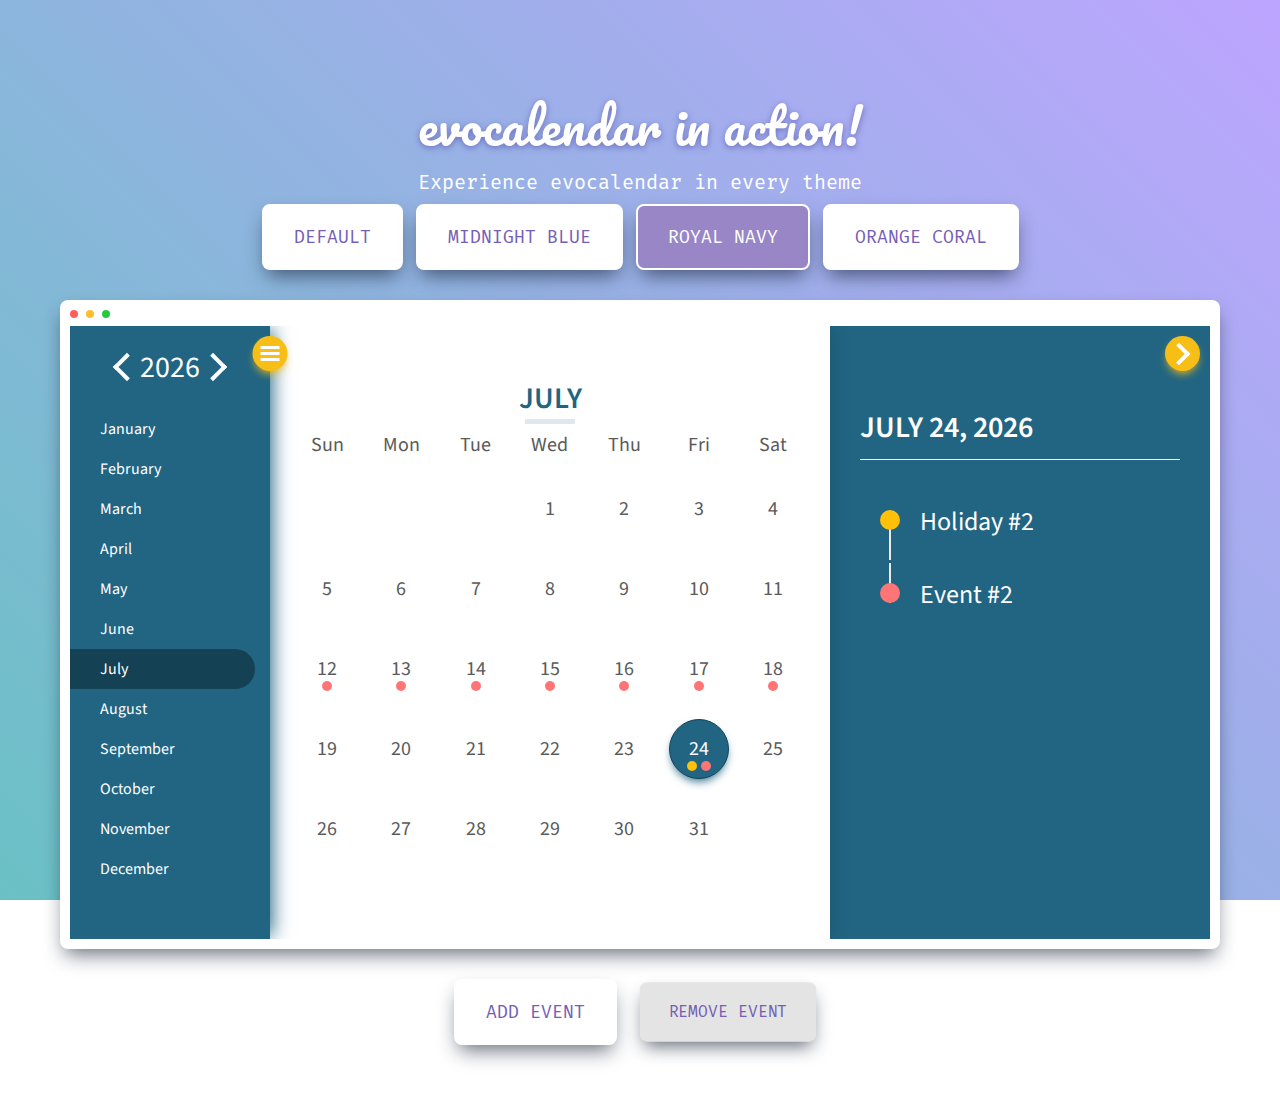
==== commit a1b3591d: "Update index.html" ====
--- a/workspace/evo-calendar-master/index.html
+++ b/workspace/evo-calendar-master/index.html
@@ -31,8 +31,8 @@
                     <p class="section-title --shrt">evocalendar in action!</p>
                     <div class="action-buttons">
                         <p class="section-desc">Experience evocalendar in every theme</p>
-                        <button class="btn-action active" data-set-theme="Default">DEFAULT</button>
-                        <button class="btn-action" data-set-theme="Midnight Blue">MIDNIGHT BLUE</button>
+                        <button class="btn-action" data-set-theme="Default">DEFAULT</button>
+                        <button class="btn-action active" data-set-theme="Midnight Blue">MIDNIGHT BLUE</button>
                         <button class="btn-action" data-set-theme="Royal Navy">ROYAL NAVY</button>
                         <button class="btn-action" data-set-theme="Orange Coral">ORANGE CORAL</button>
                     </div>
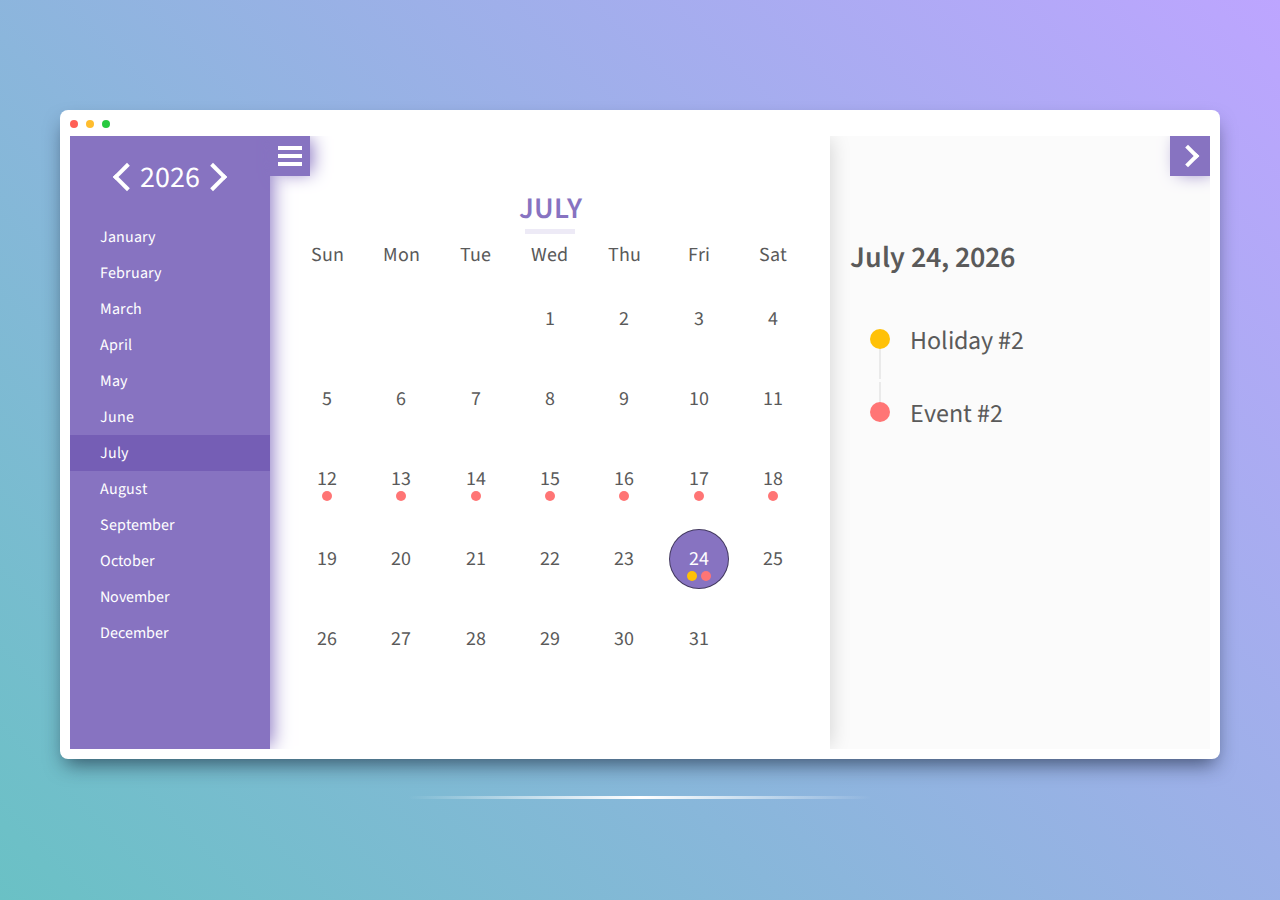
==== commit c377eb67: "Update index.html" ====
--- a/workspace/evo-calendar-master/index.html
+++ b/workspace/evo-calendar-master/index.html
@@ -28,22 +28,10 @@
         <div class="main-container">
             <section id="demos">
                 <div class="section-content">
-                    <p class="section-title --shrt">evocalendar in action!</p>
-                    <div class="action-buttons">
-                        <p class="section-desc">Experience evocalendar in every theme</p>
-                        <button class="btn-action" data-set-theme="Default">DEFAULT</button>
-                        <button class="btn-action active" data-set-theme="Midnight Blue">MIDNIGHT BLUE</button>
-                        <button class="btn-action" data-set-theme="Royal Navy">ROYAL NAVY</button>
-                        <button class="btn-action" data-set-theme="Orange Coral">ORANGE CORAL</button>
-                    </div>
                     <div class="console-log">
                         <div class="log-content">
                             <div class="--noshadow" id="demoEvoCalendar"></div>
                         </div>
-                    </div>
-                    <div class="action-buttons">
-                        <button class="btn-action" id="addBtn">ADD EVENT</button>
-                        <button class="btn-action" id="removeBtn" disabled>REMOVE EVENT</button>
                     </div>
                 </div>
             </section>
